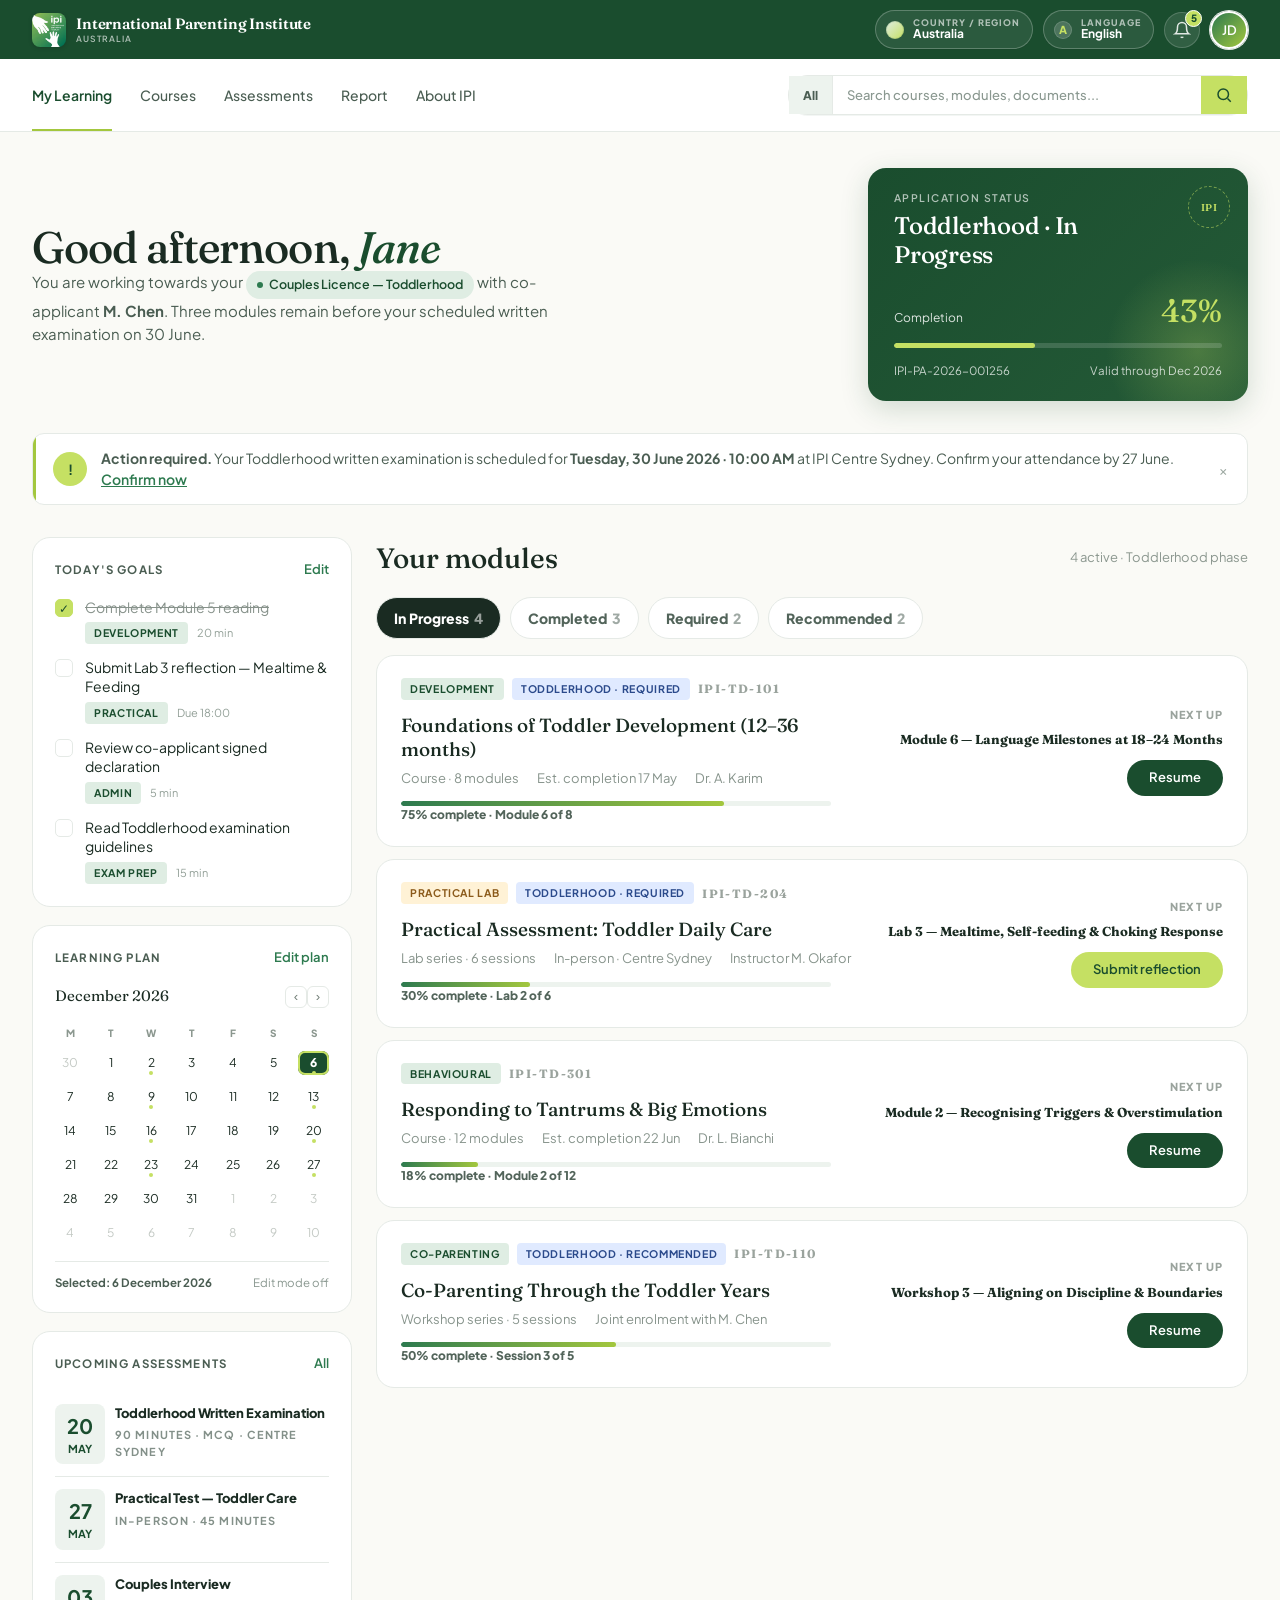
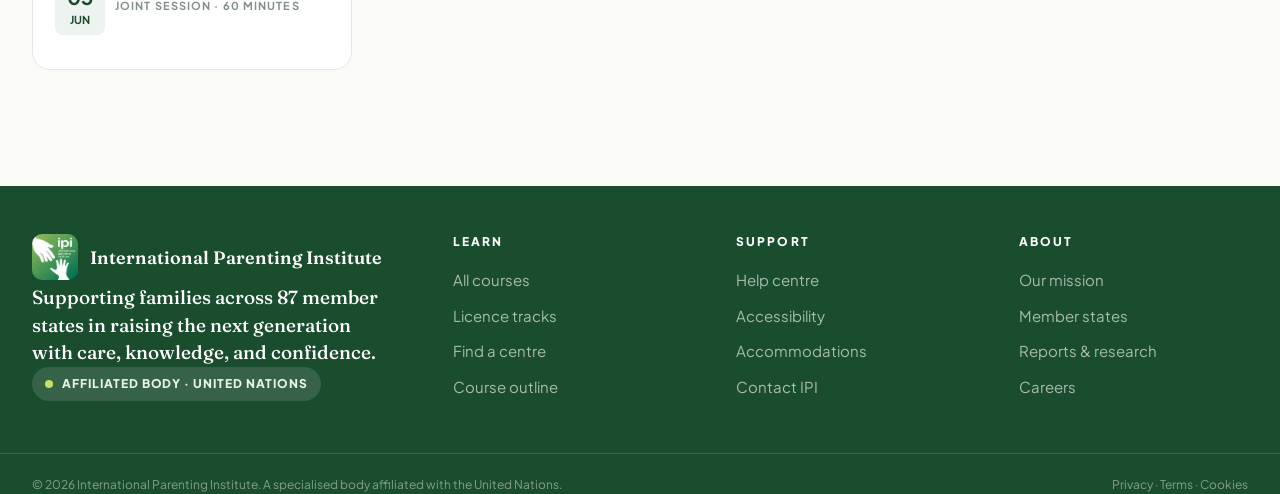
==== index.html @ fa8b6ec0 "no UN" ====
<!DOCTYPE html>
<html lang="en">
<head>
<meta charset="UTF-8">
<meta name="viewport" content="width=device-width, initial-scale=1.0">
<title>IPI Learning Portal — Your Path to Parenthood</title>
<link rel="preconnect" href="https://fonts.googleapis.com">
<link rel="preconnect" href="https://fonts.gstatic.com" crossorigin>
<link href="https://fonts.googleapis.com/css2?family=Fraunces:opsz,wght@9..144,400;9..144,500;9..144,600;9..144,700&family=Plus+Jakarta+Sans:wght@400;500;600;700&display=swap" rel="stylesheet">
<link rel="stylesheet" href="styles.css">
</head>
<body>

<!-- UN STRIP -->
<div class="un-strip"><div class="un-strip-inner"><div class="left"><a href="index.html" class="logo strip-logo" style="text-decoration:none;"><div class="logo-mark"><img src="ipi_logo.png" alt="IPI"></div><div class="logo-text">International Parenting Institute<small>Australia</small></div></a></div><div class="right"><div class="nav-actions"><div class="region-selector" data-region-selector><button class="region-button" type="button" aria-haspopup="true" aria-expanded="false" data-region-toggle><span class="region-copy"><span class="region-kicker">Country / Region</span><strong data-region-label>Australia</strong></span></button><div class="region-menu" role="menu" data-region-menu></div></div><div class="language-selector" data-language-selector><button class="language-button" type="button" aria-haspopup="true" aria-expanded="false" data-language-toggle><span class="language-copy"><span class="language-kicker">Language</span><strong data-language-label>English</strong></span></button><div class="language-menu" role="menu" data-language-menu></div></div><div class="notification-selector" data-notification-selector><button class="icon-btn notification-toggle" type="button" aria-haspopup="true" aria-expanded="false" aria-label="Open reminders" data-notification-toggle><svg width="18" height="18" viewBox="0 0 24 24" fill="none" stroke="currentColor" stroke-width="2"><path d="M6 8a6 6 0 0 1 12 0c0 7 3 9 3 9H3s3-2 3-9"/><path d="M10.3 21a1.94 1.94 0 0 0 3.4 0"/></svg><span class="badge" data-notification-badge></span></button><div class="notification-menu" data-notification-menu></div></div><div class="profile-selector" data-profile-selector><button class="avatar" type="button" aria-haspopup="true" aria-expanded="false" data-profile-toggle>JD</button><div class="profile-menu" data-profile-menu></div></div></div></div></div></div>
<nav class="nav"><div class="nav-inner"><div class="nav-links"><a href="index.html" data-nav-label="myLearning" class="active">My Learning</a><a href="courses.html" data-nav-label="courses">Courses</a><a href="assessment.html" data-nav-label="assessments">Assessments</a><a href="report.html" data-nav-label="report">Report</a><a href="about.html" data-nav-label="about">About IPI</a></div><form class="strip-search" data-site-search role="search" autocomplete="off"><button class="search-scope" type="button">All</button><input class="search-input" type="search" aria-label="Search courses, modules, documents" placeholder="Search courses, modules, documents..."><button class="search-submit" type="submit" aria-label="Search"><svg width="18" height="18" viewBox="0 0 24 24" fill="none" stroke="currentColor" stroke-width="2"><circle cx="11" cy="11" r="7"/><path d="m21 21-4.3-4.3"/></svg></button><div class="search-results" data-search-results aria-live="polite"></div></form></div></nav>
<div class="main">

  <!-- GREETING -->
  <div class="greeting-row">
    <div class="greeting-text">
      <h1>Good afternoon, <span class="name">Jane</span></h1>
      <p class="sub">
        You are working towards your
        <span class="track">Couples Licence — Toddlerhood</span>
        with co-applicant <strong>M. Chen</strong>. Three modules remain before your scheduled written examination on 30 May.
      </p>
    </div>
    <div class="license-card">
      <div class="seal">IPI</div>
      <div class="label">Application status</div>
      <div class="tier">Toddlerhood · In Progress</div>
      <div class="progress-meta">
        <span>Completion</span>
        <strong>43%</strong>
      </div>
      <div class="progress-bar"><div class="progress-fill"></div></div>
      <div class="meta-row">
        <span>IPI-PA-2026-001256</span>
        <span>Valid through Dec 2026</span>
      </div>
    </div>
  </div>

  <!-- ALERT -->
  <div class="alert">
    <div class="alert-icon">!</div>
    <div class="alert-content">
      <strong>Action required.</strong> Your Toddlerhood written examination is scheduled for <strong>Tuesday, 30 June 2026 · 10:00 AM</strong> at IPI Centre Sydney. Confirm your attendance by 27 June. <a href="assessment.html">Confirm now</a>
    </div>
    <div class="alert-dismiss">×</div>
  </div>

  <!-- DASHBOARD -->
  <div class="dashboard">

    <!-- SIDEBAR -->
    <aside>

      <!-- TODAY'S GOALS -->
      <div class="card">
        <div class="card-header">
          <div class="card-title">Today's Goals</div>
          <a href="https://learn.ipi.int/me/goals" class="card-link">Edit</a>
        </div>
        <div class="goal-list">
          <div class="goal-item" role="button" tabindex="0" aria-pressed="true" data-task-id="module-reading">
            <div class="goal-check done"></div>
            <div class="goal-content">
              <div class="goal-text done">Complete Module 5 reading</div>
              <div class="goal-meta"><span class="tag">Development</span><span>20 min</span></div>
            </div>
          </div>
          <div class="goal-item" role="button" tabindex="0" aria-pressed="false" data-task-id="lab3-reflection">
            <div class="goal-check"></div>
            <div class="goal-content">
              <div class="goal-text">Submit Lab 3 reflection — Mealtime &amp; Feeding</div>
              <div class="goal-meta"><span class="tag">Practical</span><span>Due 18:00</span></div>
            </div>
          </div>
          <div class="goal-item" role="button" tabindex="0" aria-pressed="false" data-task-id="coapplicant-declaration">
            <div class="goal-check"></div>
            <div class="goal-content">
              <div class="goal-text">Review co-applicant signed declaration</div>
              <div class="goal-meta"><span class="tag">Admin</span><span>5 min</span></div>
            </div>
          </div>
          <div class="goal-item" role="button" tabindex="0" aria-pressed="false" data-task-id="exam-guidelines">
            <div class="goal-check"></div>
            <div class="goal-content">
              <div class="goal-text">Read Toddlerhood examination guidelines</div>
              <div class="goal-meta"><span class="tag">Exam prep</span><span>15 min</span></div>
            </div>
          </div>
        </div>
      </div>

      <!-- LEARNING PLAN / CALENDAR -->
      <div class="card learning-plan-card">
        <div class="card-header">
          <div class="card-title">Learning Plan</div>
          <a href="#" class="card-link plan-edit">Edit plan</a>
        </div>
        <div class="cal-head">
          <div class="cal-month">May 2026</div>
          <div class="cal-nav">
            <button>‹</button><button>›</button>
          </div>
        </div>
        <div class="cal-grid">
          <div class="cal-day-name">M</div>
          <div class="cal-day-name">T</div>
          <div class="cal-day-name">W</div>
          <div class="cal-day-name">T</div>
          <div class="cal-day-name">F</div>
          <div class="cal-day-name">S</div>
          <div class="cal-day-name">S</div>

          <div class="cal-day muted" role="button" tabindex="0" data-date="29 Apr 2026">29</div>
          <div class="cal-day muted" role="button" tabindex="0" data-date="30 Apr 2026">30</div>
          <div class="cal-day" role="button" tabindex="0" data-date="1 May 2026">1</div>
          <div class="cal-day scheduled" role="button" tabindex="0" data-date="2 May 2026">2</div>
          <div class="cal-day" role="button" tabindex="0" data-date="3 May 2026">3</div>
          <div class="cal-day" role="button" tabindex="0" data-date="4 May 2026">4</div>
          <div class="cal-day" role="button" tabindex="0" data-date="5 May 2026">5</div>

          <div class="cal-day scheduled" role="button" tabindex="0" data-date="6 May 2026">6</div>
          <div class="cal-day" role="button" tabindex="0" data-date="7 May 2026">7</div>
          <div class="cal-day" role="button" tabindex="0" data-date="8 May 2026">8</div>
          <div class="cal-day scheduled" role="button" tabindex="0" data-date="9 May 2026">9</div>
          <div class="cal-day" role="button" tabindex="0" data-date="10 May 2026">10</div>
          <div class="cal-day" role="button" tabindex="0" data-date="11 May 2026">11</div>
          <div class="cal-day" role="button" tabindex="0" data-date="12 May 2026">12</div>

          <div class="cal-day scheduled" role="button" tabindex="0" data-date="13 May 2026">13</div>
          <div class="cal-day scheduled" role="button" tabindex="0" data-date="14 May 2026">14</div>
          <div class="cal-day" role="button" tabindex="0" data-date="15 May 2026">15</div>
          <div class="cal-day scheduled" role="button" tabindex="0" data-date="16 May 2026">16</div>
          <div class="cal-day" role="button" tabindex="0" data-date="17 May 2026">17</div>
          <div class="cal-day" role="button" tabindex="0" data-date="18 May 2026">18</div>
          <div class="cal-day" role="button" tabindex="0" data-date="19 May 2026">19</div>

          <div class="cal-day scheduled" role="button" tabindex="0" data-date="20 May 2026">20</div>
          <div class="cal-day" role="button" tabindex="0" data-date="21 May 2026">21</div>
          <div class="cal-day" role="button" tabindex="0" data-date="22 May 2026">22</div>
          <div class="cal-day scheduled" role="button" tabindex="0" data-date="23 May 2026">23</div>
          <div class="cal-day" role="button" tabindex="0" data-date="24 May 2026">24</div>
          <div class="cal-day" role="button" tabindex="0" data-date="25 May 2026">25</div>
          <div class="cal-day" role="button" tabindex="0" data-date="26 May 2026">26</div>

          <div class="cal-day scheduled" role="button" tabindex="0" data-date="27 May 2026">27</div>
          <div class="cal-day" role="button" tabindex="0" data-date="28 May 2026">28</div>
          <div class="cal-day" role="button" tabindex="0" data-date="29 May 2026">29</div>
          <div class="cal-day today scheduled selected" role="button" tabindex="0" data-date="30 June 2026">30</div>
          <div class="cal-day" role="button" tabindex="0" data-date="31 May 2026">31</div>
          <div class="cal-day muted" role="button" tabindex="0" data-date="1 Jun 2026">1</div>
          <div class="cal-day muted" role="button" tabindex="0" data-date="2 Jun 2026">2</div>
        </div>
        <div class="plan-summary">
          <span class="plan-selected-date">Selected: 30 June 2026</span>
          <span class="plan-edit-hint">Edit mode off</span>
        </div>
      </div>

      <!-- UPCOMING ASSESSMENTS -->
      <div class="card">
        <div class="card-header">
          <div class="card-title">Upcoming Assessments</div>
          <a href="assessment.html" class="card-link">All</a>
        </div>
        <div class="assessment-row">
          <div class="assessment-date"><div class="day">20</div><div class="month">May</div></div>
          <div class="assessment-info">
            <div class="name">Toddlerhood Written Examination</div>
            <div class="type">90 minutes · MCQ · Centre Sydney</div>
          </div>
        </div>
        <div class="assessment-row">
          <div class="assessment-date"><div class="day">27</div><div class="month">May</div></div>
          <div class="assessment-info">
            <div class="name">Practical Test — Toddler Care</div>
            <div class="type">In-person · 45 minutes</div>
          </div>
        </div>
        <div class="assessment-row">
          <div class="assessment-date"><div class="day">03</div><div class="month">Jun</div></div>
          <div class="assessment-info">
            <div class="name">Couples Interview</div>
            <div class="type">Joint session · 60 minutes</div>
          </div>
        </div>
      </div>

    </aside>

    <!-- COURSE LIST -->
    <main>
      <div class="section-head">
        <h2>Your modules</h2>
        <div class="meta">4 active · Toddlerhood phase</div>
      </div>

      <div class="tabs" role="tablist" aria-label="Module filters">
        <button class="tab active" type="button" data-filter="progress">In Progress<span class="count">4</span></button>
        <button class="tab" type="button" data-filter="completed">Completed<span class="count">3</span></button>
        <button class="tab" type="button" data-filter="required">Required<span class="count">2</span></button>
        <button class="tab" type="button" data-filter="recommended">Recommended<span class="count">2</span></button>
      </div>

      <!-- CARD 1 -->
      <div class="course-card module-card" data-status="progress required" data-phase="toddlerhood">
        <div>
          <div class="course-meta">
            <span class="course-tag">Development</span>
            <span class="course-tag tier-2">Toddlerhood · Required</span>
            <span class="course-code">IPI-TD-101</span>
          </div>
          <div class="course-title">Foundations of Toddler Development (12–36 months)</div>
          <div class="course-stats">
            <span>Course · 8 modules</span>
            <span>Est. completion 17 May</span>
            <span>Dr. A. Karim</span>
          </div>
          <div class="course-progress-wrap">
            <div class="course-progress"><div class="fill" style="width: 75%"></div></div>
            <div class="course-progress-label">75% complete · Module 6 of 8</div>
          </div>
        </div>
        <div class="course-action">
          <div class="next-item">Next up<strong>Module 6 — Language Milestones at 18–24 Months</strong></div>
          <a href="course_resume.html?course=IPI-TD-101" class="btn btn-primary">Resume</a>
        </div>
      </div>

      <!-- CARD 2 -->
      <div class="course-card module-card" data-status="progress required" data-phase="toddlerhood">
        <div>
          <div class="course-meta">
            <span class="course-tag practical">Practical Lab</span>
            <span class="course-tag tier-2">Toddlerhood · Required</span>
            <span class="course-code">IPI-TD-204</span>
          </div>
          <div class="course-title">Practical Assessment: Toddler Daily Care</div>
          <div class="course-stats">
            <span>Lab series · 6 sessions</span>
            <span>In-person · Centre Sydney</span>
            <span>Instructor M. Okafor</span>
          </div>
          <div class="course-progress-wrap">
            <div class="course-progress"><div class="fill" style="width: 30%"></div></div>
            <div class="course-progress-label">30% complete · Lab 2 of 6</div>
          </div>
        </div>
        <div class="course-action">
          <div class="next-item">Next up<strong>Lab 3 — Mealtime, Self-feeding &amp; Choking Response</strong></div>
          <a href="submission.html" class="btn btn-accent">Submit reflection</a>
        </div>
      </div>

      <!-- CARD 3 -->
      <div class="course-card module-card" data-status="progress recommended" data-phase="toddlerhood">
        <div>
          <div class="course-meta">
            <span class="course-tag">Behavioural</span>
            <span class="course-code">IPI-TD-301</span>
          </div>
          <div class="course-title">Responding to Tantrums &amp; Big Emotions</div>
          <div class="course-stats">
            <span>Course · 12 modules</span>
            <span>Est. completion 22 Jun</span>
            <span>Dr. L. Bianchi</span>
          </div>
          <div class="course-progress-wrap">
            <div class="course-progress"><div class="fill" style="width: 18%"></div></div>
            <div class="course-progress-label">18% complete · Module 2 of 12</div>
          </div>
        </div>
        <div class="course-action">
          <div class="next-item">Next up<strong>Module 2 — Recognising Triggers &amp; Overstimulation</strong></div>
          <a href="course_resume.html?course=IPI-TD-301" class="btn btn-primary">Resume</a>
        </div>
      </div>

      <!-- CARD 4 -->
      <div class="course-card module-card" data-status="progress recommended" data-phase="toddlerhood">
        <div>
          <div class="course-meta">
            <span class="course-tag">Co-parenting</span>
            <span class="course-tag tier-2">Toddlerhood · Recommended</span>
            <span class="course-code">IPI-TD-110</span>
          </div>
          <div class="course-title">Co-Parenting Through the Toddler Years</div>
          <div class="course-stats">
            <span>Workshop series · 5 sessions</span>
            <span>Joint enrolment with M. Chen</span>
          </div>
          <div class="course-progress-wrap">
            <div class="course-progress"><div class="fill" style="width: 50%"></div></div>
            <div class="course-progress-label">50% complete · Session 3 of 5</div>
          </div>
        </div>
        <div class="course-action">
          <div class="next-item">Next up<strong>Workshop 3 — Aligning on Discipline &amp; Boundaries</strong></div>
          <a href="course_resume.html?course=IPI-TD-110" class="btn btn-primary">Resume</a>
        </div>
      </div>

      <div class="course-card module-card is-complete" data-status="completed" data-phase="infancy" hidden>
        <div>
          <div class="course-meta">
            <span class="course-tag">Infancy</span>
            <span class="course-tag tier-2">Completed</span>
            <span class="course-code">IPI-IN-101</span>
          </div>
          <div class="course-title">Infant Safety, Attachment &amp; Sleep Foundations</div>
          <div class="course-stats">
            <span>0-12 months</span>
            <span>Completed 14 Feb 2026</span>
            <span>Review only</span>
          </div>
          <div class="course-progress-wrap">
            <div class="course-progress"><div class="fill" style="width: 100%"></div></div>
            <div class="course-progress-label">100% complete · Infancy phase completed</div>
          </div>
        </div>
        <div class="course-action">
          <div class="next-item">Status<strong>Completed phase material</strong></div>
          <a href="course_review.html?course=IPI-IN-101" class="btn btn-ghost">Review</a>
        </div>
      </div>

      <div class="course-card module-card is-complete" data-status="completed" data-phase="infancy" hidden>
        <div>
          <div class="course-meta">
            <span class="course-tag">Infancy</span>
            <span class="course-tag tier-2">Completed</span>
            <span class="course-code">IPI-IN-120</span>
          </div>
          <div class="course-title">Feeding, Hygiene &amp; Health Checks</div>
          <div class="course-stats">
            <span>0-12 months</span>
            <span>Completed 28 Feb 2026</span>
            <span>Review only</span>
          </div>
          <div class="course-progress-wrap">
            <div class="course-progress"><div class="fill" style="width: 100%"></div></div>
            <div class="course-progress-label">100% complete · Infancy phase completed</div>
          </div>
        </div>
        <div class="course-action">
          <div class="next-item">Status<strong>Completed phase material</strong></div>
          <a href="course_review.html?course=IPI-IN-120" class="btn btn-ghost">Review</a>
        </div>
      </div>

      <div class="course-card module-card is-complete" data-status="completed" data-phase="infancy" hidden>
        <div>
          <div class="course-meta">
            <span class="course-tag practical">Practical Lab</span>
            <span class="course-tag tier-2">Completed</span>
            <span class="course-code">IPI-IN-204</span>
          </div>
          <div class="course-title">Infant Emergency Response Lab</div>
          <div class="course-stats">
            <span>Practical lab</span>
            <span>Completed 08 Mar 2026</span>
            <span>Certificate recorded</span>
          </div>
          <div class="course-progress-wrap">
            <div class="course-progress"><div class="fill" style="width: 100%"></div></div>
            <div class="course-progress-label">100% complete · Infancy phase completed</div>
          </div>
        </div>
        <div class="course-action">
          <div class="next-item">Status<strong>Completed practical</strong></div>
          <a href="course_review.html?course=IPI-IN-204" class="btn btn-ghost">Review</a>
        </div>
      </div>
    </main>

  </div>
</div>

<!-- FOOTER -->
<footer>
  <div class="footer-inner">
    <div class="footer-brand">
      <div style="display:flex; align-items:center; gap:12px; margin-bottom:4px;">
        <div class="logo-mark"><img src="ipi_logo.png" alt="IPI"></div>
        <div style="font-family:'Fraunces',serif; font-size:18px; font-weight:600; color:white;">International Parenting Institute</div>
      </div>
      <p class="tagline">Supporting families across 87 member states in raising the next generation with care, knowledge, and confidence.</p>
      <div class="un-badge">
        <span style="width:8px; height:8px; border-radius:50%; background:var(--accent); display:inline-block;"></span>
        Affiliated body · United Nations
      </div>
    </div>
    <div>
      <h5>Learn</h5>
      <a href="courses.html">All courses</a>
      <a href="https://ipi.int/licence">Licence tracks</a>
      <a href="https://ipi.int/centres">Find a centre</a>
      <a href="courses.html#toddlerhood">Course outline</a>
    </div>
    <div>
      <h5>Support</h5>
      <a href="https://ipi.int/help">Help centre</a>
      <a href="https://ipi.int/accessibility">Accessibility</a>
      <a href="https://ipi.int/accommodations">Accommodations</a>
      <a href="https://ipi.int/contact">Contact IPI</a>
    </div>
    <div>
      <h5>About</h5>
      <a href="https://ipi.int/about/mission">Our mission</a>
      <a href="https://ipi.int/about/member-states">Member states</a>
      <a href="https://ipi.int/research">Reports &amp; research</a>
      <a href="https://ipi.int/careers">Careers</a>
    </div>
  </div>
  <div class="footer-meta">
    <span>© 2026 International Parenting Institute. A specialised body affiliated with the United Nations.</span>
    <span>Privacy · Terms · Cookies</span>
  </div>
</footer>

<script src="dynamic-time.js?v=2"></script>
<script src="region.js"></script>
<script src="profile.js"></script>
<script src="search.js"></script>
<script src="notifications.js"></script>
<script src="report-status.js"></script>
<script src="document-status.js"></script>
<script>
  document.querySelectorAll(".goal-item").forEach((item) => {
    const toggleGoal = () => {
      const isDone = item.getAttribute("aria-pressed") === "true";
      item.setAttribute("aria-pressed", String(!isDone));
      item.querySelector(".goal-check")?.classList.toggle("done", !isDone);
      item.querySelector(".goal-text")?.classList.toggle("done", !isDone);
    };

    item.addEventListener("click", toggleGoal);
    item.addEventListener("keydown", (event) => {
      if (event.key === "Enter" || event.key === " ") {
        event.preventDefault();
        toggleGoal();
      }
    });
  });

  const learningPlan = document.querySelector(".learning-plan-card");
  if (learningPlan) {
    const editPlan = learningPlan.querySelector(".plan-edit");
    const selectedDate = learningPlan.querySelector(".plan-selected-date");
    const editHint = learningPlan.querySelector(".plan-edit-hint");
    const days = learningPlan.querySelectorAll(".cal-day");

    const selectDay = (day) => {
      days.forEach((item) => item.classList.remove("selected"));
      day.classList.add("selected");
      selectedDate.textContent = `Selected: ${day.dataset.date}`;
    };

    days.forEach((day) => {
      const choose = () => {
        selectDay(day);
        if (learningPlan.classList.contains("editing")) {
          day.classList.toggle("scheduled");
          editHint.textContent = day.classList.contains("scheduled")
            ? "Plan added for selected date"
            : "Plan removed for selected date";
        }
      };

      day.addEventListener("click", choose);
      day.addEventListener("keydown", (event) => {
        if (event.key === "Enter" || event.key === " ") {
          event.preventDefault();
          choose();
        }
      });
    });

    editPlan.addEventListener("click", (event) => {
      event.preventDefault();
      const isEditing = learningPlan.classList.toggle("editing");
      editPlan.textContent = isEditing ? "Save plan" : "Edit plan";
      editHint.textContent = isEditing
        ? "Editing: click dates to add or remove plans"
        : "Edit mode off";
    });
  }

  const moduleTabs = document.querySelectorAll(".tabs .tab");
  const moduleCards = document.querySelectorAll(".module-card");
  const moduleMeta = document.querySelector(".section-head .meta");
  const moduleSummaries = {
    progress: "4 active · Toddlerhood phase",
    completed: "3 completed · Infancy review",
    required: "2 required · Toddlerhood assessment",
    recommended: "2 recommended · Toddlerhood support"
  };

  moduleTabs.forEach((tab) => {
    tab.addEventListener("click", () => {
      const filter = tab.dataset.filter;
      moduleTabs.forEach((item) => item.classList.toggle("active", item === tab));
      moduleCards.forEach((card) => {
        const matches = card.dataset.status.split(" ").includes(filter);
        card.hidden = !matches;
      });
      if (moduleMeta) moduleMeta.textContent = moduleSummaries[filter];
    });
  });
</script>
</body>
</html>
---- styles.css ----
:root {
  --bg: #FAFAF6;
  --surface: #FFFFFF;
  --primary-deep: #1A4D2E;
  --primary: #2D7A4F;
  --primary-soft: #DFEDE3;
  --accent: #C5E063;
  --accent-dark: #A3C73E;
  --text: #1A2B22;
  --text-secondary: #4A5D52;
  --text-muted: #8A9890;
  --border: #E5EAE6;
  --bg-soft: #EDF3EE;
  --radius: 12px;
  --radius-lg: 18px;
  --ink: var(--text);
  --muted: var(--text-muted);
  --green: var(--primary-deep);
  --green-2: var(--primary);
  --line: var(--border);
  --paper: var(--bg);
  --card: var(--surface);
  --soft: var(--bg-soft);
  --blue: #E0EAFF;
  --gold: #FFF2D6;
  --shadow: 0 8px 28px rgba(26, 77, 46, 0.18);
}

* { margin: 0; padding: 0; box-sizing: border-box; }
body {
  margin: 0;
  color: var(--text);
  background: var(--bg);
  font-family: "Plus Jakarta Sans", system-ui, -apple-system, BlinkMacSystemFont, "Segoe UI", sans-serif;
  font-size: 15px;
  line-height: 1.5;
  -webkit-font-smoothing: antialiased;
}
a { color: inherit; }
.un-strip { background: var(--primary-deep); color: rgba(255,255,255,.85); font-size: 11.5px; padding: 10px 0; letter-spacing: .04em; }
.un-strip-inner, .nav-inner, .main, .footer-inner, .footer-meta {
  max-width: 1280px;
  width: 100%;
  margin: 0 auto;
  padding-left: 32px;
  padding-right: 32px;
}
.un-strip-inner { display: flex; align-items: center; justify-content: space-between; gap: 18px; }
.un-strip .left { display: flex; align-items: center; gap: 10px; }
.un-strip .right { display: flex; align-items: center; justify-content: flex-end; gap: 12px; }
.un-strip .nav-actions { gap: 10px; }
.un-emblem { width: 14px; height: 14px; border-radius: 50%; background: rgba(255,255,255,.85); display: inline-block; }
.un-strip a { text-decoration: none; color: rgba(255,255,255,.70); }
.strip-logo { min-width: 0; flex: 0 1 auto; gap: 10px; }
.strip-logo .logo-mark { width: 34px; height: 34px; border-radius: 8px; box-shadow: 0 1px 4px rgba(0,0,0,.16); }
.strip-logo .logo-text { color: #fff; font-size: 15px; }
.strip-logo .logo-text small { color: rgba(255,255,255,.66); font-size: 8.5px; }

.nav { background: var(--surface); border-bottom: 1px solid var(--border); position: sticky; top: 0; z-index: 50; }
.nav-inner { min-height: auto; display: flex; align-items: center; justify-content: space-between; gap: 28px; padding-top: 16px; padding-bottom: 16px; }
.logo { display: flex; align-items: center; gap: 12px; min-width: 315px; flex: 0 0 315px; }
.logo-mark { width: 46px; height: 46px; border-radius: 10px; overflow: hidden; flex: 0 0 auto; box-shadow: 0 1px 3px rgba(26, 77, 46, .15); }
.logo-mark img { width: 100%; height: 100%; object-fit: cover; display: block; }
.logo-text { font-family: Fraunces, Georgia, serif; font-size: 17px; font-weight: 600; line-height: 1.15; letter-spacing: -.01em; color: var(--text); white-space: nowrap; }
.logo-text small { display: block; margin-top: 2px; color: var(--text-muted); font: 600 9.5px/1.1 "Plus Jakarta Sans"; letter-spacing: .1em; text-transform: uppercase; white-space: nowrap; }
.un-strip .strip-logo { min-width: 0; flex: 0 1 auto; gap: 10px; }
.un-strip .strip-logo .logo-mark { width: 34px; height: 34px; border-radius: 8px; box-shadow: 0 1px 4px rgba(0,0,0,.16); }
.un-strip .strip-logo .logo-text { color: #fff; font-size: 15px; }
.un-strip .strip-logo .logo-text small { color: rgba(255,255,255,.66); font-size: 8.5px; }
.strip-search { position: relative; min-width: 280px; max-width: 460px; flex: 0 1 460px; margin-left: auto; height: 40px; display: grid; grid-template-columns: auto 1fr 46px; align-items: center; border-radius: 999px; background: var(--surface); border: 1px solid var(--border); box-shadow: 0 1px 0 rgba(26,77,46,.05); }
.search-scope { height: 100%; border: 0; border-right: 1px solid var(--border); background: var(--bg-soft); color: var(--text-secondary); padding: 0 14px; font: 800 12px "Plus Jakarta Sans"; cursor: pointer; }
.search-input { min-width: 0; width: 100%; height: 100%; border: 0; outline: 0; background: transparent; color: var(--text); font: 600 13px "Plus Jakarta Sans"; padding: 0 14px; letter-spacing: 0; }
.search-input::placeholder { color: var(--text-muted); font-weight: 500; }
.search-submit { height: 100%; border: 0; background: var(--accent); color: var(--primary-deep); display: grid; place-items: center; cursor: pointer; }
.strip-search:focus-within { border-color: var(--accent-dark); box-shadow: 0 0 0 3px rgba(197,224,99,.22); }
.search-results { position: absolute; top: calc(100% + 9px); left: 0; right: 0; z-index: 120; display: none; gap: 4px; padding: 8px; background: var(--surface); border: 1px solid var(--border); border-radius: var(--radius); box-shadow: var(--shadow); }
.strip-search.open .search-results { display: grid; }
.search-result { display: grid; gap: 2px; padding: 10px 11px; border-radius: 9px; text-decoration: none; color: var(--text); }
.search-result:hover, .search-result:focus { background: var(--primary-soft); outline: none; }
.search-result strong { font-size: 13px; line-height: 1.25; }
.search-result span { color: var(--text-muted); font-size: 11px; font-weight: 700; letter-spacing: .08em; text-transform: uppercase; }
.search-empty { padding: 10px 11px; color: var(--text-muted); font-size: 12.5px; }
.nav-links { display: flex; align-items: center; justify-content: flex-start; gap: 28px; flex: 0 0 auto; font-size: 14px; }
.nav-links a { text-decoration: none; color: var(--text-secondary); padding: 6px 0; border-bottom: 0; position: relative; white-space: nowrap; font-weight: 500; }
.nav-links a.active { color: var(--primary-deep); font-weight: 600; }
.nav-links a.active::after { content: ""; position: absolute; bottom: -19px; left: 0; right: 0; height: 2px; background: var(--accent-dark); }
.nav-actions { display: flex; align-items: center; gap: 12px; }
.nav-search { width: 220px; border: 1px solid var(--border); border-radius: 999px; display: flex; align-items: center; gap: 8px; padding: 9px 14px; color: var(--text-muted); font-size: 13px; background: var(--bg); }
.region-selector { position: relative; }
.region-button, .language-button { min-height: 38px; border: 1px solid rgba(255,255,255,.24); border-radius: 999px; background: rgba(255,255,255,.08); color: #fff; display: inline-flex; align-items: center; gap: 9px; padding: 7px 12px 7px 10px; font-family: inherit; cursor: pointer; box-shadow: 0 1px 0 rgba(0,0,0,.08); }
.region-button::before { content: ""; width: 18px; height: 18px; border-radius: 50%; background: linear-gradient(135deg, var(--primary-soft), var(--accent)); box-shadow: inset 0 0 0 1px rgba(26,77,46,.14); flex: 0 0 auto; }
.language-button::before { content: "A"; width: 18px; height: 18px; border-radius: 50%; background: rgba(255,255,255,.16); color: var(--accent); display: grid; place-items: center; font-size: 11px; font-weight: 900; box-shadow: inset 0 0 0 1px rgba(255,255,255,.16); flex: 0 0 auto; }
.region-copy, .language-copy { display: grid; gap: 1px; text-align: left; line-height: 1.05; }
.region-kicker, .language-kicker { color: rgba(255,255,255,.62); font-size: 9px; font-weight: 800; letter-spacing: .11em; text-transform: uppercase; }
.region-copy strong, .language-copy strong { color: #fff; font-size: 12px; white-space: nowrap; }
.region-button:hover, .region-selector.open .region-button, .language-button:hover, .language-selector.open .language-button { border-color: rgba(197,224,99,.7); background: rgba(255,255,255,.14); }
.region-menu { position: absolute; top: calc(100% + 10px); right: 0; width: 320px; background: var(--surface); border: 1px solid var(--border); border-radius: var(--radius); box-shadow: var(--shadow); padding: 10px; z-index: 90; display: none; }
.region-selector.open .region-menu { display: grid; gap: 8px; }
.language-selector { position: relative; }
.language-menu { position: absolute; top: calc(100% + 10px); right: 0; width: 420px; background: var(--surface); border: 1px solid var(--border); border-radius: var(--radius); box-shadow: var(--shadow); padding: 10px; z-index: 90; display: none; }
.language-selector.open .language-menu { display: grid; gap: 8px; }
.region-search, .language-search { width: 100%; border: 1px solid var(--border); border-radius: 999px; padding: 10px 13px; font: 600 12px "Plus Jakarta Sans"; color: var(--text); background: var(--bg); }
.region-list { max-height: 360px; overflow-y: auto; display: grid; gap: 4px; padding-right: 2px; scrollbar-color: var(--accent-dark) var(--bg-soft); }
.language-list { display: grid; grid-template-columns: repeat(2, minmax(0, 1fr)); gap: 4px; }
.language-list-scroll { max-height: 260px; overflow-y: auto; padding-right: 2px; scrollbar-color: var(--accent-dark) var(--bg-soft); }
.language-section-title { color: var(--text-muted); font-size: 10px; font-weight: 900; letter-spacing: .12em; text-transform: uppercase; padding: 5px 4px 1px; }
.region-option, .language-option { width: 100%; border: 0; text-decoration: none; border-radius: 9px; padding: 10px 11px; display: grid; grid-template-columns: 1fr auto; gap: 8px; align-items: center; color: var(--text-secondary); background: transparent; font-family: inherit; text-align: left; cursor: pointer; }
.language-option { grid-template-columns: 1fr; align-content: center; min-height: 58px; }
.region-option:hover, .region-option[aria-current="true"], .language-option:hover, .language-option[aria-current="true"] { background: var(--primary-soft); color: var(--primary-deep); }
.region-option strong, .language-option strong { font-size: 13px; color: inherit; }
.region-option span, .language-option span { color: var(--text-muted); font-size: 11px; line-height: 1.25; }
.region-option[aria-current="true"]::after { content: "Current"; color: var(--primary-deep); font-size: 10px; font-weight: 800; letter-spacing: .08em; text-transform: uppercase; }
.language-option[aria-current="true"]::after { content: "Current"; color: var(--primary-deep); font-size: 10px; font-weight: 800; letter-spacing: .08em; text-transform: uppercase; }
.profile-selector { position: relative; }
.notification-selector { position: relative; }
.icon-btn, .avatar { width: 36px; height: 36px; border-radius: 50%; display: grid; place-items: center; background: rgba(255,255,255,.1); position: relative; color: rgba(255,255,255,.86); border: 1px solid rgba(255,255,255,.18); }
.notification-toggle { cursor: pointer; font-family: inherit; }
.badge { position: absolute; top: -3px; right: -3px; min-width: 17px; height: 17px; padding: 0 4px; border-radius: 999px; background: var(--accent); border: 1.5px solid #fff; color: var(--primary-deep); display: grid; place-items: center; font-size: 10px; line-height: 1; font-weight: 900; }
.badge:empty, .badge[hidden] { display: none; }
.notification-menu { position: absolute; top: calc(100% + 10px); right: -50px; width: 360px; background: var(--surface); border: 1px solid var(--border); border-radius: var(--radius); box-shadow: var(--shadow); padding: 10px; z-index: 95; display: none; color: var(--text); }
.notification-selector.open .notification-menu { display: grid; gap: 8px; }
.notification-head { display: flex; align-items: baseline; justify-content: space-between; gap: 12px; padding: 4px 4px 8px; border-bottom: 1px solid var(--border); }
.notification-head strong { color: var(--text); font-size: 14px; }
.notification-head span { color: var(--text-muted); font-size: 11px; font-weight: 800; text-transform: uppercase; letter-spacing: .08em; }
.notification-item { display: grid; grid-template-columns: 1fr auto; gap: 10px; align-items: center; padding: 8px; border-radius: 10px; }
.notification-item:hover { background: var(--bg-soft); }
.notification-link { display: grid; gap: 2px; text-decoration: none; min-width: 0; }
.notification-link span { color: var(--primary-deep); font-size: 10px; font-weight: 900; letter-spacing: .1em; text-transform: uppercase; }
.notification-link strong { color: var(--text); font-size: 13px; line-height: 1.25; }
.notification-link small { color: var(--text-muted); font-size: 11.5px; line-height: 1.35; }
.notification-done { border: 1px solid var(--border); background: var(--surface); color: var(--primary-deep); border-radius: 999px; padding: 7px 10px; font: 800 11px "Plus Jakarta Sans"; cursor: pointer; }
.notification-done:hover { background: var(--accent); border-color: var(--accent); }
.notification-empty { padding: 12px 8px; color: var(--text-muted); font-size: 12.5px; }
.avatar { width: 38px; height: 38px; background: linear-gradient(135deg, var(--primary), var(--accent-dark)); color: #fff; font-weight: 600; border: 2px solid #fff; box-shadow: 0 0 0 1px var(--border); font-size: 13px; font-family: inherit; cursor: pointer; }
.avatar:hover, .profile-selector.open .avatar { box-shadow: 0 0 0 2px var(--accent-dark); }
.profile-menu { position: absolute; top: calc(100% + 10px); right: 0; width: 292px; background: var(--surface); border: 1px solid var(--border); border-radius: var(--radius); box-shadow: var(--shadow); padding: 12px; z-index: 90; display: none; }
.profile-selector.open .profile-menu { display: grid; gap: 12px; }
.profile-card-head { display: grid; grid-template-columns: 44px 1fr; gap: 12px; align-items: center; padding: 8px; }
.profile-avatar { width: 44px; height: 44px; border-radius: 50%; display: grid; place-items: center; background: linear-gradient(135deg, var(--primary), var(--accent-dark)); color: #fff; font-weight: 700; box-shadow: inset 0 0 0 2px rgba(255,255,255,.5); }
.profile-card-head strong { display: block; color: var(--text); font-size: 14px; }
.profile-card-head span { display: block; margin-top: 2px; color: var(--text-muted); font-size: 11.5px; }
.profile-status { border-radius: var(--radius); background: var(--primary-soft); padding: 12px; color: var(--primary-deep); }
.profile-status span { display: block; margin-bottom: 4px; text-transform: uppercase; letter-spacing: .1em; font-size: 10px; font-weight: 800; }
.profile-status strong { font-size: 13px; }
.profile-links { display: grid; gap: 4px; }
.profile-links a, .profile-links button { border: 0; border-radius: 9px; padding: 10px 11px; background: transparent; color: var(--text-secondary); text-decoration: none; text-align: left; font: 700 12.5px "Plus Jakarta Sans"; cursor: pointer; }
.profile-links a:hover, .profile-links button:hover { background: var(--bg-soft); color: var(--primary-deep); }

.main { padding-top: 36px; padding-bottom: 36px; }
.greeting-row { display: grid; grid-template-columns: 1fr 380px; gap: 36px; align-items: center; margin-bottom: 32px; }
h1, h2, h3 { font-family: Fraunces, Georgia, serif; font-weight: 500; margin: 0; }
h1 { font-size: 44px; line-height: 1.05; letter-spacing: -.02em; }
h1 .name { color: var(--primary-deep); font-style: italic; font-weight: 500; }
.sub { max-width: 540px; color: var(--text-secondary); line-height: 1.55; font-size: 15px; }
.track, .pill { display: inline-flex; align-items: center; gap: 6px; background: var(--primary-soft); color: var(--primary-deep); border-radius: 999px; padding: 4px 11px; font-weight: 600; font-size: 12.5px; }
.track:before, .pill:before { content: ""; width: 6px; height: 6px; border-radius: 50%; background: var(--primary); }
.license-card { background: linear-gradient(135deg, var(--primary-deep) 0%, #245A37 100%); color: #fff; border-radius: var(--radius-lg); padding: 22px 26px; box-shadow: var(--shadow); position: relative; overflow: hidden; }
.license-card::before { content: ""; position: absolute; right: -50px; bottom: -50px; width: 200px; height: 200px; border-radius: 50%; background: radial-gradient(circle, rgba(197,224,99,.25), transparent 65%); }
.license-card .seal { position: absolute; right: 18px; top: 18px; width: 42px; height: 42px; border: 1.5px dashed rgba(197,224,99,.55); border-radius: 50%; display: grid; place-items: center; color: var(--accent); font: 600 10px Fraunces; letter-spacing: .02em; }
.license-card .label { color: rgba(255,255,255,.65); text-transform: uppercase; letter-spacing: .14em; font-size: 10.5px; font-weight: 600; }
.license-card .tier { margin: 5px 0 18px; padding-right: 72px; font: 500 24px Fraunces; letter-spacing: -.01em; position: relative; z-index: 1; }
.progress-meta { display: flex; justify-content: space-between; align-items: baseline; margin: 0 0 8px; color: rgba(255,255,255,.85); font-size: 12px; position: relative; z-index: 1; }
.progress-meta strong { color: var(--accent); font-size: 32px; font-weight: 500; font-family: Fraunces, Georgia, serif; }
.progress-bar, .course-progress { height: 5px; background: rgba(255,255,255,.15); border-radius: 3px; overflow: hidden; margin: 0; position: relative; z-index: 1; }
.progress-fill, .fill { height: 100%; width: 43%; background: var(--accent); border-radius: inherit; }
.meta-row { display: flex; justify-content: space-between; gap: 12px; color: rgba(255,255,255,.75); font-size: 11.5px; margin-top: 14px; position: relative; z-index: 1; }

.alert { background: var(--surface); border: 1px solid var(--border); border-radius: var(--radius); display: flex; align-items: center; gap: 14px; padding: 14px 20px; margin-bottom: 32px; font-size: 14px; position: relative; overflow: hidden; box-shadow: none; }
.alert::before { content: ""; position: absolute; left: 0; top: 0; bottom: 0; width: 3px; background: var(--accent-dark); }
.alert-icon { width: 34px; height: 34px; border-radius: 50%; background: var(--accent); color: var(--primary-deep); display: grid; place-items: center; font-weight: 700; flex: 0 0 auto; }
.alert-content { flex: 1; color: var(--text-secondary); line-height: 1.5; }
.alert-content a, .card-link { color: var(--primary); font-weight: 600; }
.alert-dismiss { color: #9ba7a0; }

.dashboard { display: grid; grid-template-columns: 320px 1fr; gap: 24px; align-items: start; }
aside { display: grid; gap: 18px; }
.card, .course-card, .panel, .test-cover, .submission-card {
  background: var(--surface);
  border: 1px solid var(--border);
  border-radius: var(--radius-lg);
  box-shadow: none;
}
.card { padding: 22px; }
.application-card { padding: 22px; }
.application-card p { color: var(--text-secondary); font-size: 14px; line-height: 1.55; margin-top: 10px; margin-bottom: 22px; }
.application-card .btn { margin: 0; }
.card-header, .section-head { display: flex; align-items: center; justify-content: space-between; gap: 18px; margin-bottom: 18px; }
.card-title { text-transform: uppercase; letter-spacing: .1em; font-size: 11.5px; font-weight: 700; color: var(--text-secondary); }
.card-link { font-size: 13px; text-decoration: none; }
.goal-list { display: grid; gap: 14px; }
.goal-item { display: flex; gap: 12px; cursor: pointer; border-radius: 8px; padding: 2px; margin: -2px; }
.goal-item:hover .goal-text { color: var(--primary-deep); }
.goal-item:focus-visible { outline: 2px solid var(--accent-dark); outline-offset: 3px; }
.goal-check { width: 18px; height: 18px; border: 1px solid var(--line); border-radius: 5px; flex: 0 0 auto; margin-top: 1px; }
.goal-check.done { background: var(--accent); border-color: var(--accent); }
.goal-check.done:after { content: "✓"; display: block; text-align: center; font-size: 12px; color: var(--green); font-weight: 800; }
.goal-text { font-size: 14px; line-height: 1.4; }
.goal-text.done { text-decoration: line-through; color: #87928b; }
.goal-meta { display: flex; gap: 9px; align-items: center; color: #93a098; font-size: 11px; margin-top: 5px; }
.tag, .course-tag { background: var(--primary-soft); color: var(--primary-deep); border-radius: 4px; padding: 3px 9px; text-transform: uppercase; letter-spacing: .06em; font-size: 10.5px; font-weight: 700; }
.cal-head { display: flex; justify-content: space-between; align-items: center; margin-bottom: 18px; font-family: Fraunces; }
.cal-nav button { width: 22px; height: 22px; border: 1px solid var(--line); background: #fff; border-radius: 6px; color: #6f7c74; }
.cal-grid { display: grid; grid-template-columns: repeat(7, 1fr); gap: 10px; text-align: center; font-size: 12px; }
.cal-day-name { color: #8b978f; font-weight: 800; font-size: 10px; }
.cal-day { min-height: 24px; border-radius: 7px; display: grid; place-items: center; position: relative; cursor: pointer; }
.cal-day:focus-visible { outline: 2px solid var(--accent-dark); outline-offset: 2px; }
.cal-day.scheduled:after { content: ""; width: 4px; height: 4px; border-radius: 50%; background: var(--accent); position: absolute; bottom: 0; }
.cal-day.today { background: var(--green); color: #fff; font-weight: 800; }
.cal-day.selected { box-shadow: inset 0 0 0 2px var(--accent-dark); background: var(--primary-soft); color: var(--primary-deep); font-weight: 800; }
.cal-day.today.selected { background: var(--green); color: #fff; box-shadow: inset 0 0 0 2px var(--accent); }
.learning-plan-card.editing { border-color: var(--accent-dark); background: #fbfdf5; }
.learning-plan-card.editing .cal-day { cursor: copy; }
.plan-summary { display: flex; justify-content: space-between; gap: 10px; margin-top: 16px; padding-top: 13px; border-top: 1px solid var(--border); color: var(--text-muted); font-size: 11.5px; line-height: 1.35; }
.plan-selected-date { color: var(--text-secondary); font-weight: 700; }
.plan-edit-hint { text-align: right; }
.muted { color: #c4cac5; }
.assessment-row { display: grid; grid-template-columns: 48px 1fr; gap: 12px; padding: 12px 0; border-bottom: 1px solid var(--line); }
.assessment-row:last-child { border-bottom: 0; }
.assessment-date { background: var(--bg-soft); border-radius: 8px; text-align: center; padding: 7px 11px; color: var(--primary-deep); font-weight: 700; min-width: 50px; }
.assessment-date .day { font-size: 20px; }
.assessment-date .month { font-size: 11px; text-transform: uppercase; }
.assessment-info .name { font-weight: 800; font-size: 13px; }
.assessment-info .type { margin-top: 4px; color: #839089; font-size: 11px; text-transform: uppercase; letter-spacing: .1em; font-weight: 700; }

.section-head h2 { font-size: 28px; }
.meta { color: #8b978f; font-size: 13px; }
.tabs { display: flex; flex-wrap: wrap; gap: 9px; margin: 8px 0 16px; }
.tab { border: 1px solid var(--line); border-radius: 999px; padding: 11px 17px; background: #fff; color: #52645a; font-size: 14px; font-weight: 800; font-family: inherit; cursor: pointer; }
.tab.active { background: var(--ink); color: #fff; }
.module-card[hidden] { display: none; }
.count { opacity: .55; margin-left: 5px; }
.course-card { display: grid; grid-template-columns: 1fr auto; gap: 28px; padding: 22px 24px; margin-bottom: 12px; align-items: center; transition: border-color .2s, transform .2s, box-shadow .2s; }
.course-card.is-complete { background: #fbfcf8; }
.course-meta { display: flex; flex-wrap: wrap; align-items: center; gap: 8px; margin-bottom: 13px; }
.course-tag.tier-2 { background: var(--blue); color: #2B4A8B; }
.course-tag.practical { background: var(--gold); color: #8B5A1A; }
.course-code { font: 700 12px Fraunces; letter-spacing: .12em; color: #9aa39d; }
.course-title { font: 500 19px Fraunces; margin-bottom: 8px; }
.course-stats { display: flex; flex-wrap: wrap; gap: 18px; color: #87948c; font-size: 13px; }
.course-progress-wrap { max-width: 430px; margin-top: 13px; }
.course-progress { background: var(--bg-soft); }
.course-progress .fill { background: linear-gradient(90deg, var(--primary), var(--accent-dark)); }
.course-progress-label { color: #52645a; font-size: 12px; font-weight: 800; }
.course-action { text-align: right; display: grid; gap: 13px; justify-items: end; }
.next-item { color: #9aa39d; text-transform: uppercase; letter-spacing: .1em; font-size: 11px; font-weight: 800; }
.next-item strong { display: block; color: var(--ink); text-transform: none; letter-spacing: 0; margin-top: 8px; font: 700 13px Fraunces; }
.btn { display: inline-flex; align-items: center; justify-content: center; min-height: 0; border-radius: 999px; padding: 10px 22px; text-decoration: none; border: 0; font-weight: 600; font-size: 13px; line-height: 1.2; cursor: pointer; font-family: inherit; gap: 6px; }
.btn-primary { background: var(--primary-deep); color: #fff; }
.btn-accent { background: var(--accent); color: var(--primary-deep); }
.btn-ghost, .btn-outline { border: 1px solid var(--border); color: var(--text); background: transparent; }

.page-hero { display: grid; grid-template-columns: 1fr 380px; gap: 36px; align-items: center; margin-bottom: 32px; }
.page-hero h1 { font-size: 44px; line-height: 1.05; letter-spacing: -.02em; font-weight: 500; }
.page-hero .sub { max-width: 540px; color: var(--text-secondary); line-height: 1.55; font-size: 15px; margin-top: 6px; }
.regional-course-popover { position: relative; display: inline-block; margin-top: 16px; }
.pathway-note { display: inline-flex; align-items: center; gap: 7px; padding: 7px 12px; border-radius: 999px; background: var(--primary-soft); color: var(--primary-deep); font-size: 11px; font-weight: 800; letter-spacing: .08em; text-transform: uppercase; cursor: help; }
.pathway-note:focus-visible { outline: 2px solid var(--accent-dark); outline-offset: 4px; }
.pathway-note::before { content: ""; width: 7px; height: 7px; border-radius: 50%; background: var(--primary); }
.regional-course-card { position: absolute; top: calc(100% + 10px); left: 0; width: min(620px, calc(100vw - 84px)); border: 1px solid var(--border); border-radius: var(--radius); background: var(--surface); padding: 16px; display: grid; gap: 10px; box-shadow: var(--shadow); opacity: 0; visibility: hidden; transform: translateY(-4px); transition: opacity .16s ease, transform .16s ease, visibility .16s ease; pointer-events: none; z-index: 30; }
.regional-course-popover:hover .regional-course-card,
.regional-course-popover:focus-within .regional-course-card { opacity: 1; visibility: visible; transform: translateY(0); pointer-events: auto; }
.regional-course-card > div:first-child span { display: block; color: var(--text-muted); font-size: 10px; font-weight: 800; letter-spacing: .12em; text-transform: uppercase; margin-bottom: 3px; }
.regional-course-card > div:first-child strong { color: var(--primary-deep); font-size: 16px; }
.regional-course-card p { color: var(--text-secondary); margin: 0; line-height: 1.55; }
.regional-course-card dl { display: grid; grid-template-columns: repeat(2, minmax(0, 1fr)); gap: 10px; margin: 0; }
.regional-course-card dt { color: var(--text-muted); font-size: 10px; font-weight: 800; letter-spacing: .11em; text-transform: uppercase; }
.regional-course-card dd { margin: 2px 0 0; color: var(--text); font-size: 12.5px; font-weight: 700; line-height: 1.35; }
.hero-note { background: #fff; border: 1px solid var(--line); border-radius: 16px; padding: 24px; color: #53675c; line-height: 1.6; }
.hero-note .btn { margin: 24px 0 0; }
.content-grid { display: grid; grid-template-columns: 1fr 330px; gap: 24px; align-items: start; }
.assessment-page .page-hero,
.assessment-page .content-grid { grid-template-columns: 1fr 390px; }
.panel { padding: 24px; margin-bottom: 16px; }
.panel h2 { font-size: 27px; margin-bottom: 16px; }
.phase-grid { display: grid; grid-template-columns: repeat(3, 1fr); gap: 14px; }
.phase { background: #fbfcf8; border: 1px solid var(--line); border-radius: 12px; padding: 18px; }
.phase-grid-two { grid-template-columns: repeat(2, 1fr); }
.phase-current { border-color: var(--accent-dark); box-shadow: inset 0 4px 0 var(--accent-dark); }
.phase-complete { background: #fff; }
.phase .btn { margin-top: 18px; }
.phase-slider-wrap { margin-bottom: 24px; }
.slider-head { display: flex; align-items: end; justify-content: space-between; gap: 18px; margin-bottom: 14px; }
.slider-head h2 { font-size: 28px; margin-top: 8px; }
.slider-controls { display: flex; gap: 8px; }
.slider-btn { border: 1px solid var(--line); background: var(--surface); border-radius: 999px; padding: 9px 15px; color: var(--text-secondary); font: 700 12px "Plus Jakarta Sans"; cursor: pointer; }
.slider-btn:hover { border-color: var(--accent-dark); color: var(--primary-deep); }
.phase-slider { display: grid; grid-auto-flow: column; grid-auto-columns: minmax(310px, 380px); gap: 16px; overflow-x: auto; overscroll-behavior-x: contain; scroll-snap-type: x mandatory; padding: 4px 2px 14px; scrollbar-color: var(--accent-dark) var(--bg-soft); }
.phase-slider::-webkit-scrollbar { height: 9px; }
.phase-slider::-webkit-scrollbar-track { background: var(--bg-soft); border-radius: 999px; }
.phase-slider::-webkit-scrollbar-thumb { background: var(--accent-dark); border-radius: 999px; }
.phase-slide { min-height: 250px; scroll-snap-align: start; display: flex; flex-direction: column; justify-content: space-between; }
.phase-upcoming { background: #fff; opacity: .96; }
.phase-upcoming .phase-num { color: #78877f; }
.phase-actions { display: flex; flex-wrap: wrap; gap: 10px; align-items: center; margin-top: 18px; }
.phase-actions .btn, .phase .phase-actions .btn { margin-top: 0; }
.phase-num { color: var(--green); font-weight: 800; font-size: 12px; letter-spacing: .14em; text-transform: uppercase; }
.phase h3 { margin-top: 10px; font-size: 21px; }
.phase p, .panel p, .hero-note p { color: #64756b; line-height: 1.65; }
.preview-modal { position: fixed; inset: 0; background: rgba(26,43,34,.42); z-index: 80; display: grid; place-items: center; padding: 24px; }
.preview-modal[hidden] { display: none; }
.preview-dialog { width: min(520px, 100%); background: var(--surface); border-radius: var(--radius-lg); border: 1px solid var(--border); box-shadow: var(--shadow); padding: 26px; position: relative; }
.preview-close { position: absolute; top: 14px; right: 14px; width: 32px; height: 32px; border: 1px solid var(--border); border-radius: 50%; background: var(--bg); color: var(--text-secondary); font-size: 20px; line-height: 1; cursor: pointer; }
.preview-dialog h2 { font-size: 30px; margin: 10px 42px 8px 0; }
.preview-age { color: var(--text-secondary); margin-bottom: 18px; }
.preview-list { display: grid; gap: 10px; }
.preview-item { display: grid; grid-template-columns: 34px 1fr; gap: 12px; align-items: center; padding: 12px; border: 1px solid var(--border); border-radius: var(--radius); background: #fbfcf8; }
.preview-item span { width: 34px; height: 34px; border-radius: 50%; display: grid; place-items: center; background: var(--primary-soft); color: var(--primary-deep); font-weight: 800; }
.report-modal-actions { display: flex; justify-content: flex-end; gap: 10px; margin-top: 22px; }
.report-submit-status { border: 1px solid #bed7c4; border-radius: var(--radius); background: var(--primary-soft); color: var(--primary-deep); padding: 13px 15px; font-weight: 700; line-height: 1.45; margin-top: 22px; }
.lesson-list { display: grid; gap: 10px; }
.lesson { display: grid; grid-template-columns: 42px 1fr auto; gap: 14px; align-items: center; padding: 14px; border: 1px solid var(--line); border-radius: 12px; background: #fff; }
.lesson .num { width: 42px; height: 42px; border-radius: 50%; display: grid; place-items: center; background: var(--soft); color: var(--green); font-weight: 800; }
.lesson strong { display: block; }
.lesson span { color: #829188; font-size: 13px; }
.timeline { display: grid; gap: 12px; }
.timeline-row { display: grid; grid-template-columns: 112px 1fr; gap: 18px; border-left: 3px solid var(--line); padding: 4px 0 12px 16px; }
.timeline-row.current { border-left-color: var(--accent); }
.timeline-date { font-weight: 800; color: var(--green); }
.test-cover { padding: 34px; border-top: 8px solid var(--green); }
.cover-title { font: 600 36px Fraunces; margin: 20px 0; }
.cover-grid { display: grid; grid-template-columns: repeat(2, 1fr); gap: 14px; }
.cover-field { border: 1px solid var(--line); border-radius: 10px; padding: 13px; }
.cover-field span { display: block; color: #7f8f86; font-size: 11px; text-transform: uppercase; letter-spacing: .12em; font-weight: 800; margin-bottom: 5px; }
.schedule-table { width: 100%; border-collapse: collapse; overflow: hidden; border-radius: 12px; }
.schedule-table th, .schedule-table td { border-bottom: 1px solid var(--line); padding: 14px; text-align: left; vertical-align: top; }
.schedule-table th { background: var(--soft); color: #4b6255; font-size: 12px; text-transform: uppercase; letter-spacing: .12em; }
.submission-card { padding: 26px; }
.form-actions { display: flex; gap: 12px; flex-wrap: wrap; margin-top: 26px; }
.form-actions .btn { margin: 0; }
.form-grid { display: grid; grid-template-columns: repeat(2, 1fr); gap: 16px; }
.form-grid.align-start { align-items: start; }
label { display: grid; gap: 7px; color: #4e6257; font-size: 13px; font-weight: 800; }
input, select, textarea { width: 100%; border: 1px solid var(--line); border-radius: 10px; padding: 13px 14px; font: inherit; color: var(--ink); background: #fff; }
input:disabled { background: #f2f6f1; color: var(--text-muted); cursor: not-allowed; }
textarea { min-height: 118px; resize: vertical; }
.upload-box { border: 1px dashed #b8c6bb; border-radius: 14px; padding: 18px; background: #fbfcf8; display: grid; gap: 8px; }
.upload-box input { padding: 10px; background: #fff; }
.report-section { border: 1px solid var(--border); border-radius: var(--radius); padding: 20px; background: #fff; display: grid; gap: 16px; }
.report-section h2 { font-size: 24px; }
.form-help { color: var(--text-muted); font-size: 12.5px; line-height: 1.45; font-weight: 600; }
.checkbox-grid { display: grid; grid-template-columns: repeat(2, minmax(0, 1fr)); gap: 10px 18px; }
.check-row { display: flex; align-items: flex-start; gap: 9px; color: var(--text-secondary); font-size: 13px; font-weight: 700; letter-spacing: 0; text-transform: none; }
.check-row input { width: 17px; height: 17px; margin-top: 2px; accent-color: var(--primary); }
.name-field { display: grid; gap: 10px; align-self: start; }
.inline-choice-group { display: flex; flex-wrap: wrap; gap: 8px; }
.choice-pill { display: inline-flex; align-items: center; gap: 7px; width: auto; border: 1px solid var(--line); border-radius: 999px; padding: 8px 11px; color: var(--text-secondary); background: #fbfcf8; font-size: 12px; font-weight: 800; cursor: pointer; }
.choice-pill input { width: 14px; height: 14px; padding: 0; accent-color: var(--primary); }
.choice-pill:has(input:checked) { border-color: var(--accent-dark); background: var(--primary-soft); color: var(--primary-deep); }
.report-alert { border-left: 4px solid var(--accent-dark); border-radius: var(--radius); background: var(--primary-soft); color: var(--primary-deep); padding: 14px 16px; line-height: 1.55; }
.full { grid-column: 1 / -1; }
.notice { background: var(--soft); border-radius: 12px; padding: 14px 16px; color: #50645a; line-height: 1.55; }
.about-stat-grid { display: grid; grid-template-columns: repeat(4, 1fr); gap: 14px; margin: 24px 0; }
.about-stat { background: var(--surface); border: 1px solid var(--border); border-radius: var(--radius-lg); padding: 20px; }
.about-stat strong { display: block; color: var(--primary-deep); font: 600 32px Fraunces, Georgia, serif; line-height: 1; margin-bottom: 8px; }
.about-stat span { color: var(--text-secondary); font-size: 12px; font-weight: 700; text-transform: uppercase; letter-spacing: .08em; }
.about-values { display: grid; grid-template-columns: repeat(3, 1fr); gap: 14px; }
.value-card { background: #fbfcf8; border: 1px solid var(--border); border-radius: var(--radius); padding: 18px; }
.value-card h3 { font-size: 21px; margin-bottom: 8px; }
.value-card p { color: var(--text-secondary); line-height: 1.6; }
.about-list { display: grid; gap: 12px; margin-top: 14px; }
.about-list-item { display: grid; grid-template-columns: 44px 1fr; gap: 14px; align-items: start; padding: 14px; border: 1px solid var(--border); border-radius: var(--radius); background: #fff; }
.about-list-item .num { width: 44px; height: 44px; border-radius: 50%; background: var(--primary-soft); color: var(--primary-deep); display: grid; place-items: center; font-weight: 800; }
.about-list-item strong { display: block; margin-bottom: 4px; }
.about-list-item span { color: var(--text-secondary); line-height: 1.55; }
.course-cover { background: linear-gradient(135deg, var(--primary-deep), #346d43); color: white; border-radius: var(--radius-lg); padding: 34px; box-shadow: var(--shadow); position: relative; overflow: hidden; }
.course-cover::after { content: ""; position: absolute; right: -70px; bottom: -80px; width: 260px; height: 260px; border-radius: 50%; background: radial-gradient(circle, rgba(197,224,99,.28), transparent 68%); }
.course-cover .course-meta, .course-cover h1, .course-cover p, .course-cover .course-progress-wrap { position: relative; z-index: 1; }
.course-cover h1 { max-width: 760px; margin: 20px 0 14px; color: white; }
.course-cover p { color: rgba(255,255,255,.78); max-width: 720px; line-height: 1.65; }
.course-cover .course-tag { background: rgba(255,255,255,.16); color: white; }
.course-cover .course-tag.tier-2 { background: rgba(224,234,255,.24); color: white; }
.course-cover .course-progress { background: rgba(255,255,255,.18); }
.course-cover .course-progress-label { color: rgba(255,255,255,.82); }
.detail-grid { display: grid; grid-template-columns: 1fr 330px; gap: 24px; align-items: start; margin-top: 24px; }
.module-list { display: grid; gap: 10px; }
.module-row { display: grid; grid-template-columns: 42px 1fr auto; gap: 14px; align-items: center; padding: 14px; border: 1px solid var(--border); border-radius: var(--radius); background: white; }
.module-row .num { width: 42px; height: 42px; border-radius: 50%; display: grid; place-items: center; background: var(--primary-soft); color: var(--primary-deep); font-weight: 800; }
.module-row strong { display: block; }
.module-row span { color: var(--text-secondary); font-size: 13px; }

footer { background: var(--primary-deep); color: rgba(255,255,255,.75); padding: 48px 0 0; margin-top: 80px; }
.footer-inner { display: grid; grid-template-columns: 1.6fr 1fr 1fr 1fr; gap: 54px; }
.footer-brand .tagline { color: #fff; font: 500 19px/1.45 Fraunces; max-width: 360px; }
.un-badge { display: inline-flex; align-items: center; gap: 9px; border-radius: 999px; background: rgba(255,255,255,.12); padding: 8px 13px; color: #e7f3e5; font-weight: 800; font-size: 12px; letter-spacing: .08em; text-transform: uppercase; }
footer h5 { color: #fff; font: 800 12px "Plus Jakarta Sans"; letter-spacing: .18em; text-transform: uppercase; margin: 0 0 20px; }
footer a { display: block; color: rgba(255,255,255,.62); text-decoration: none; margin: 0 0 13px; }
.footer-meta { border-top: 1px solid rgba(255,255,255,.14); display: flex; justify-content: space-between; gap: 16px; margin-top: 42px; padding-top: 22px; font-size: 12px; color: rgba(255,255,255,.46); }

@media (max-width: 960px) {
  .un-strip-inner { display: flex; }
  .nav-inner { flex-wrap: wrap; padding: 14px 0; gap: 14px; }
  .nav-links { width: 100%; overflow-x: auto; gap: 18px; }
  .strip-search { flex-basis: 100%; max-width: none; min-width: 0; order: 2; }
  .nav-links a { padding: 8px 0 10px; }
  .nav-search { display: none; }
  .nav-actions { margin-left: auto; }
  .logo { flex-basis: auto; min-width: 0; }
  .greeting-row, .dashboard, .page-hero, .content-grid, .detail-grid, .footer-inner { grid-template-columns: 1fr; }
  .course-card { grid-template-columns: 1fr; }
  .course-action { text-align: left; justify-items: start; }
  .phase-grid, .form-grid, .cover-grid, .about-stat-grid, .about-values, .checkbox-grid { grid-template-columns: 1fr; }
  .full { grid-column: auto; }
}

@media (min-width: 761px) and (max-width: 960px) {
  .nav-inner { flex-wrap: nowrap; gap: 18px; }
  .nav-links { width: auto; flex: 0 0 auto; gap: 18px; }
  .strip-search { order: 0; min-width: 300px; max-width: 420px; flex: 0 1 420px; margin-left: auto; }
}

@media (max-width: 1180px) and (min-width: 961px) {
  .un-strip-inner { gap: 12px; }
  .un-strip .strip-logo .logo-text { font-size: 13px; }
  .un-strip .strip-logo .logo-text small { font-size: 8px; }
  .nav-inner { gap: 20px; }
  .nav-links { gap: 16px; }
  .strip-search { max-width: 430px; min-width: 300px; margin-left: auto; }
  .nav-search { display: none; }
}

@media (max-width: 620px) {
  .un-strip .right { display: flex; }
  .un-strip-inner, .nav-inner, .main, .footer-inner, .footer-meta { width: min(100% - 26px, 1210px); }
  .un-strip-inner { gap: 10px; }
  .main { padding: 38px 0 58px; }
  .logo { min-width: 0; }
  .logo-text { font-size: 15px; }
  .un-strip .strip-logo .logo-text { display: none; }
  .strip-search { height: 38px; grid-template-columns: auto 1fr 42px; }
  .search-scope { padding: 0 11px; }
  .search-input { font-size: 12px; padding: 0 11px; }
  .region-button { width: 38px; padding: 0; justify-content: center; }
  .language-button { min-width: 38px; padding: 0 10px; }
  .region-button::before { width: 20px; height: 20px; }
  .region-copy { display: none; }
  .language-kicker { display: none; }
  .language-button::before { display: none; }
  .region-menu { right: -48px; width: min(320px, calc(100vw - 26px)); }
  .language-menu { right: -48px; width: min(420px, calc(100vw - 26px)); }
  .language-list { grid-template-columns: 1fr; }
  .notification-menu { right: -86px; width: min(340px, calc(100vw - 26px)); }
  .profile-menu { right: 0; width: min(292px, calc(100vw - 26px)); }
  .regional-course-popover { display: block; }
  .regional-course-card { width: calc(100vw - 52px); }
  .regional-course-card dl { grid-template-columns: 1fr; }
  .lesson { grid-template-columns: 42px 1fr; }
  .lesson .btn { grid-column: 1 / -1; }
  .module-row { grid-template-columns: 42px 1fr; }
  .module-row .btn { grid-column: 1 / -1; }
  .timeline-row { grid-template-columns: 1fr; gap: 5px; }
  .footer-meta { flex-direction: column; }
}
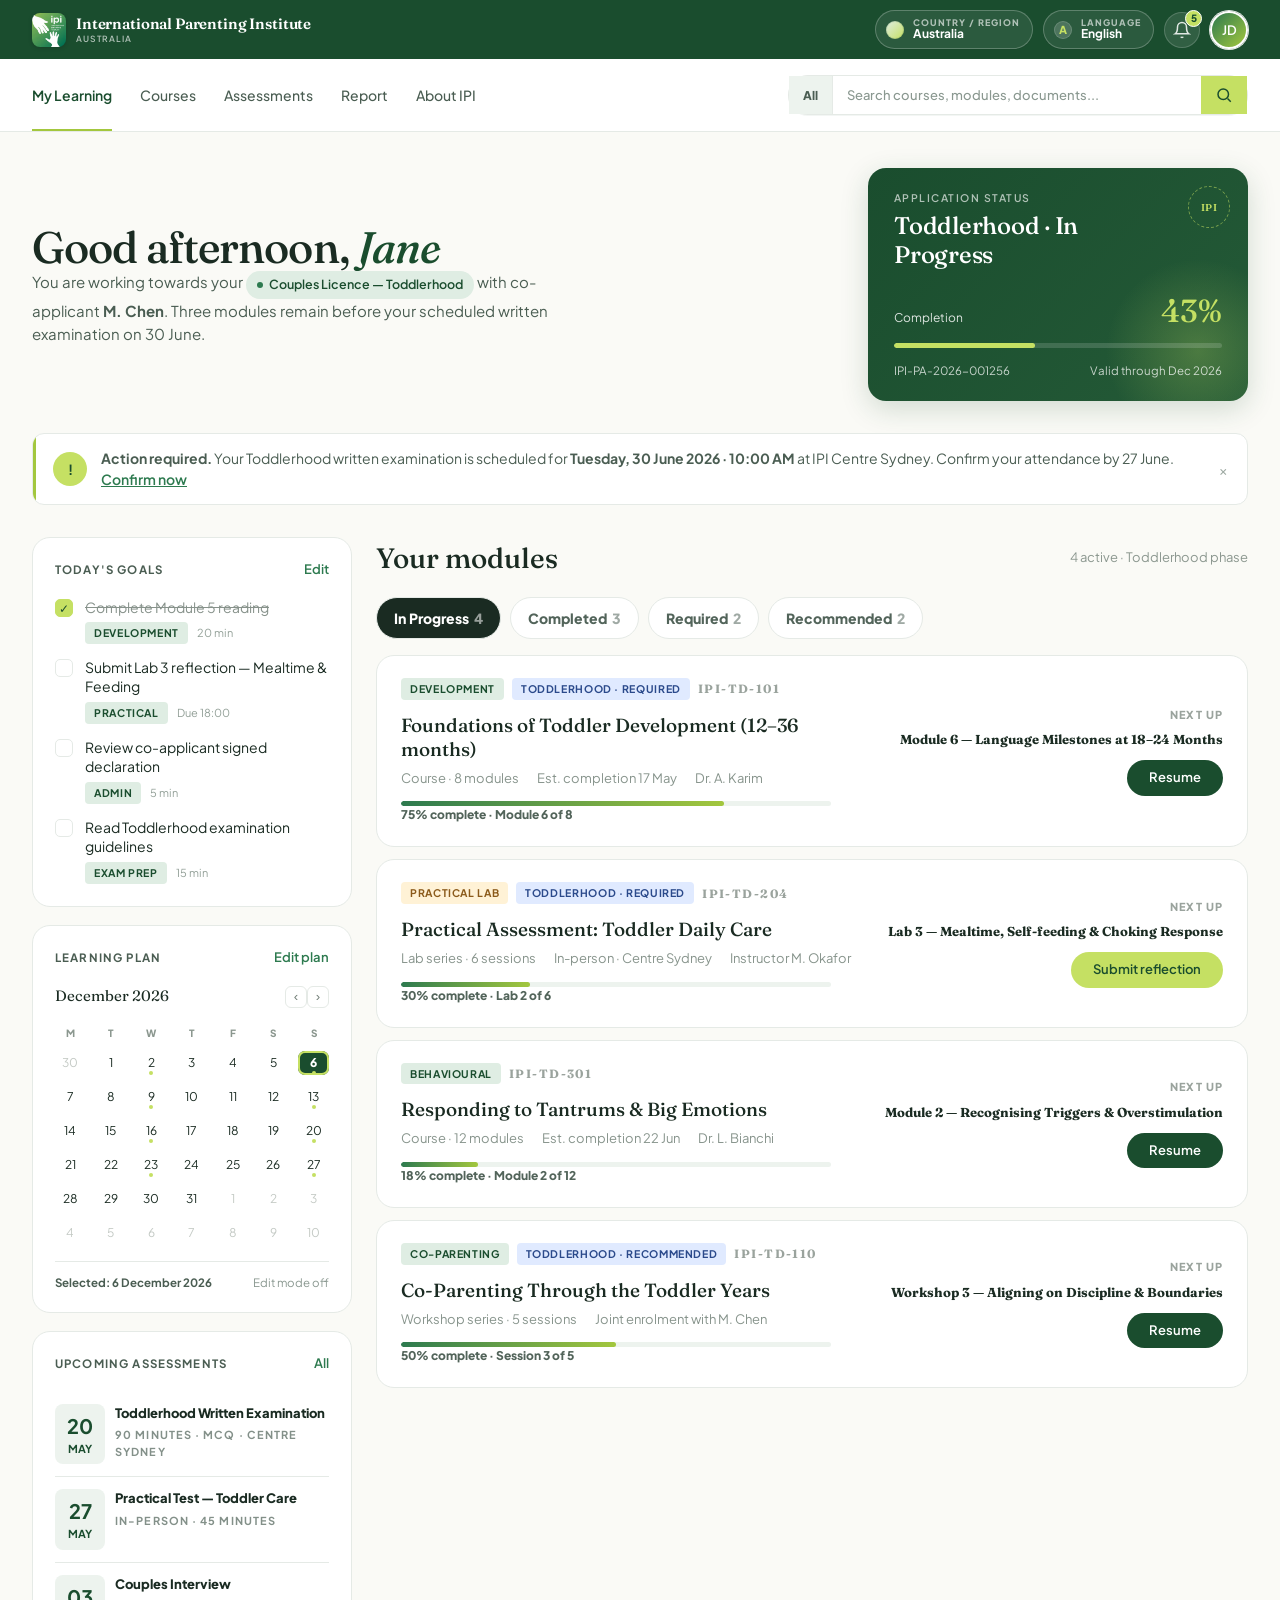
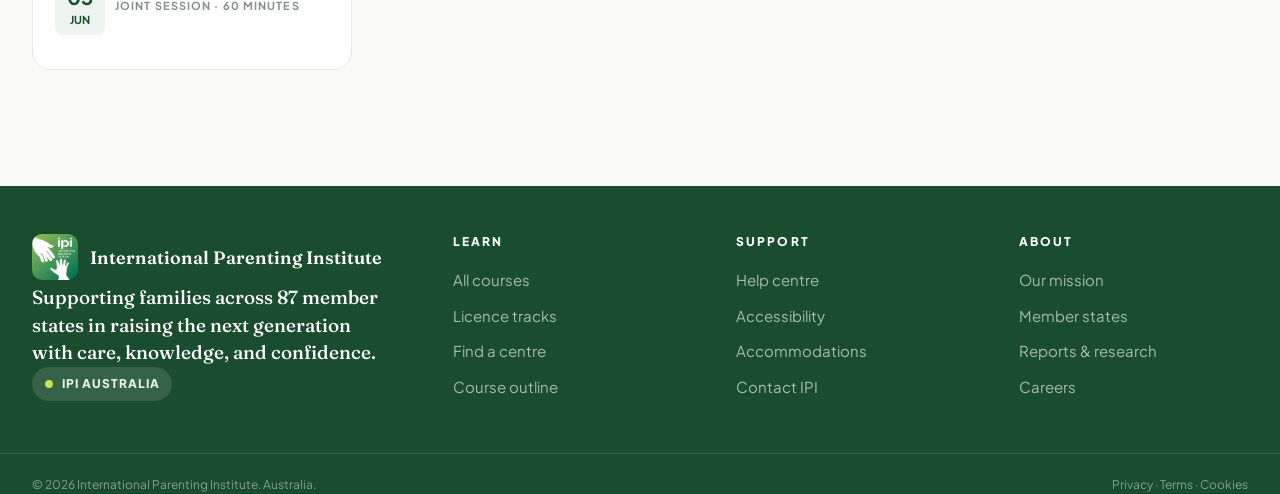
==== commit b426bd7d: "removed UN from bottom bar" ====
--- a/index.html
+++ b/index.html
@@ -392,7 +392,7 @@
       <p class="tagline">Supporting families across 87 member states in raising the next generation with care, knowledge, and confidence.</p>
       <div class="un-badge">
         <span style="width:8px; height:8px; border-radius:50%; background:var(--accent); display:inline-block;"></span>
-        Affiliated body · United Nations
+        IPI Australia
       </div>
     </div>
     <div>
@@ -418,7 +418,7 @@
     </div>
   </div>
   <div class="footer-meta">
-    <span>© 2026 International Parenting Institute. A specialised body affiliated with the United Nations.</span>
+    <span>© 2026 International Parenting Institute. Australia.</span>
     <span>Privacy · Terms · Cookies</span>
   </div>
 </footer>
--- a/styles.css
+++ b/styles.css
@@ -338,6 +338,7 @@
 .report-section { border: 1px solid var(--border); border-radius: var(--radius); padding: 20px; background: #fff; display: grid; gap: 16px; }
 .report-section h2 { font-size: 24px; }
 .form-help { color: var(--text-muted); font-size: 12.5px; line-height: 1.45; font-weight: 600; }
+.form-optional { color: var(--text-muted); font-size: 12px; font-weight: 400; }
 .checkbox-grid { display: grid; grid-template-columns: repeat(2, minmax(0, 1fr)); gap: 10px 18px; }
 .check-row { display: flex; align-items: flex-start; gap: 9px; color: var(--text-secondary); font-size: 13px; font-weight: 700; letter-spacing: 0; text-transform: none; }
 .check-row input { width: 17px; height: 17px; margin-top: 2px; accent-color: var(--primary); }
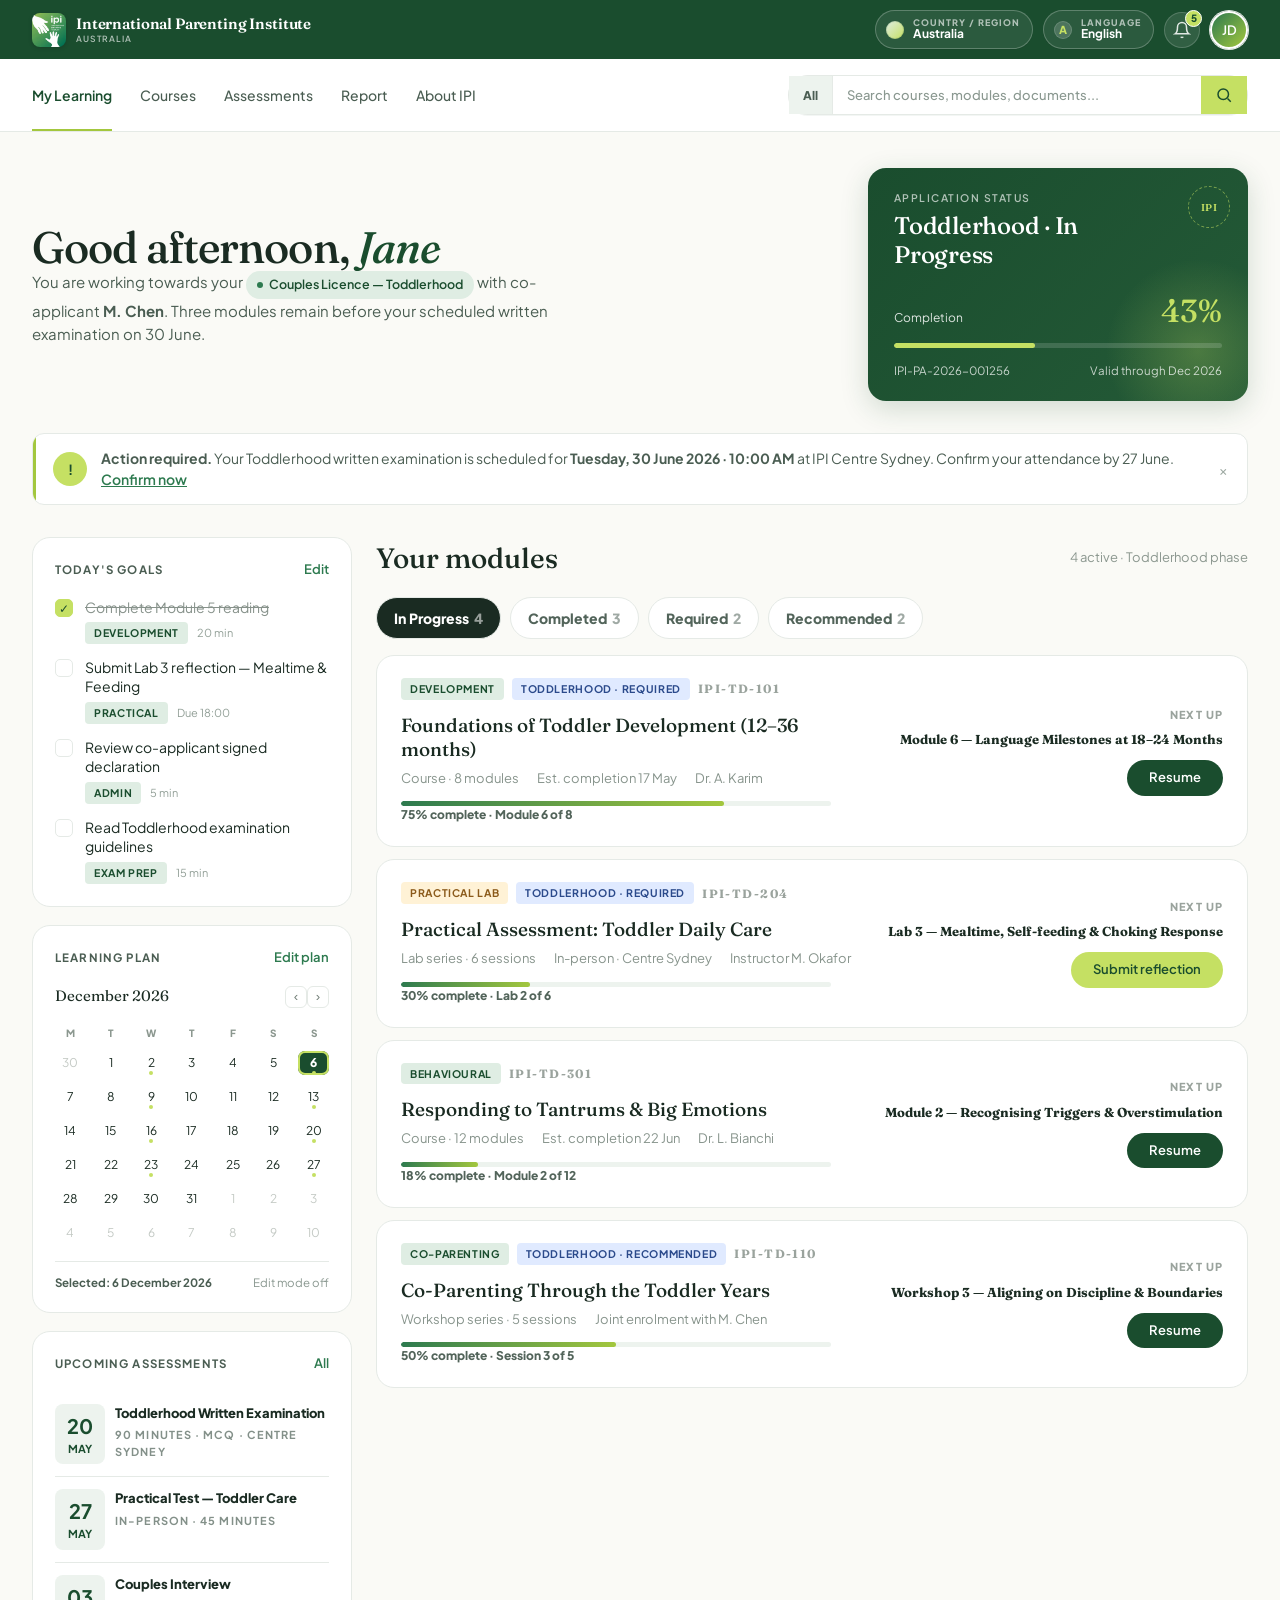
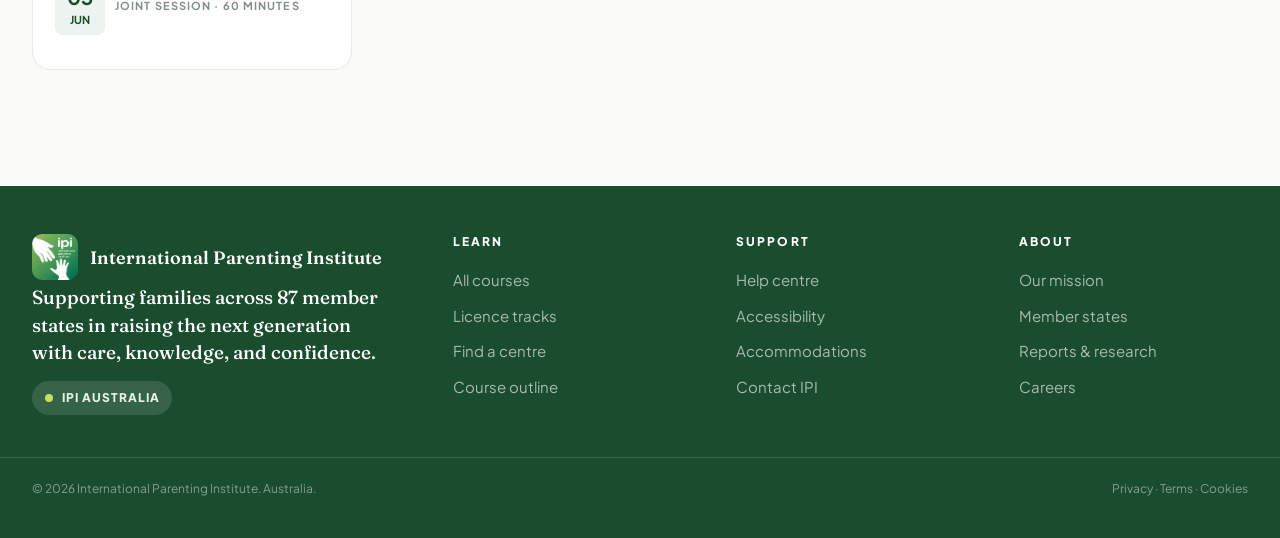
==== commit b59f3b24: "favicon added" ====
--- a/index.html
+++ b/index.html
@@ -7,6 +7,7 @@
 <link rel="preconnect" href="https://fonts.googleapis.com">
 <link rel="preconnect" href="https://fonts.gstatic.com" crossorigin>
 <link href="https://fonts.googleapis.com/css2?family=Fraunces:opsz,wght@9..144,400;9..144,500;9..144,600;9..144,700&family=Plus+Jakarta+Sans:wght@400;500;600;700&display=swap" rel="stylesheet">
+<link rel="icon" href="ipi_logo.png" type="image/png">
 <link rel="stylesheet" href="styles.css">
 </head>
 <body>
--- a/styles.css
+++ b/styles.css
@@ -338,6 +338,8 @@
 .report-section { border: 1px solid var(--border); border-radius: var(--radius); padding: 20px; background: #fff; display: grid; gap: 16px; }
 .report-section h2 { font-size: 24px; }
 .form-help { color: var(--text-muted); font-size: 12.5px; line-height: 1.45; font-weight: 600; }
+.ipi-toast { position: fixed; bottom: 28px; left: 50%; transform: translateX(-50%); background: var(--primary-deep); color: #fff; padding: 12px 24px; border-radius: 999px; font-size: 13px; font-weight: 600; z-index: 300; pointer-events: none; opacity: 0; transition: opacity .22s; white-space: nowrap; box-shadow: 0 4px 18px rgba(26,77,46,.28); }
+.ipi-toast.show { opacity: 1; }
 .form-optional { color: var(--text-muted); font-size: 12px; font-weight: 400; }
 .checkbox-grid { display: grid; grid-template-columns: repeat(2, minmax(0, 1fr)); gap: 10px 18px; }
 .check-row { display: flex; align-items: flex-start; gap: 9px; color: var(--text-secondary); font-size: 13px; font-weight: 700; letter-spacing: 0; text-transform: none; }
@@ -350,6 +352,29 @@
 .report-alert { border-left: 4px solid var(--accent-dark); border-radius: var(--radius); background: var(--primary-soft); color: var(--primary-deep); padding: 14px 16px; line-height: 1.55; }
 .full { grid-column: 1 / -1; }
 .notice { background: var(--soft); border-radius: 12px; padding: 14px 16px; color: #50645a; line-height: 1.55; }
+.track-header { background: linear-gradient(135deg, var(--primary-deep) 0%, var(--primary) 100%); border-radius: var(--radius); padding: 20px; margin-bottom: 24px; }
+.track-ref-label { font-size: 10.5px; font-weight: 800; letter-spacing: .14em; text-transform: uppercase; color: rgba(255,255,255,.58); margin-bottom: 5px; }
+.track-ref-num { font-family: Fraunces, Georgia, serif; font-size: 23px; font-weight: 600; color: #fff; letter-spacing: .02em; margin-bottom: 14px; line-height: 1.1; }
+.track-status-row { display: flex; align-items: center; gap: 9px; }
+.track-status-pill { display: inline-flex; align-items: center; gap: 7px; background: rgba(255,255,255,.14); border: 1px solid rgba(255,255,255,.18); border-radius: 999px; padding: 5px 13px; font-size: 12px; font-weight: 700; color: rgba(255,255,255,.92); }
+.track-status-dot { width: 7px; height: 7px; border-radius: 50%; background: var(--accent); flex-shrink: 0; animation: pulse-dot 2s ease-in-out infinite; }
+@keyframes pulse-dot { 0%,100% { opacity:1; } 50% { opacity:.4; } }
+.track-step-count { font-size: 11px; color: rgba(255,255,255,.48); font-weight: 600; }
+.status-timeline { display: grid; gap: 0; }
+.status-step { display: grid; grid-template-columns: 36px 1fr; gap: 0 14px; position: relative; }
+.status-step:not(:last-child)::after { content: ""; position: absolute; left: 17px; top: 36px; height: calc(100% - 36px); width: 2px; background: var(--border); z-index: 0; }
+.status-step.is-done:not(:last-child)::after { background: var(--primary); }
+.step-dot { width: 36px; height: 36px; border-radius: 50%; border: 2px solid var(--border); background: var(--surface); display: grid; place-items: center; position: relative; z-index: 1; flex-shrink: 0; font-size: 13px; }
+.step-dot.done { background: var(--primary); border-color: var(--primary); color: #fff; font-weight: 900; }
+.step-dot.active { border-color: var(--primary); color: var(--primary-deep); background: var(--primary-soft); font-size: 16px; font-weight: 900; }
+.step-content { padding: 6px 0 26px; min-width: 0; }
+.step-title { font-size: 13.5px; font-weight: 700; color: var(--text); display: flex; align-items: center; gap: 8px; flex-wrap: wrap; line-height: 1.3; }
+.step-badge { font-size: 10px; font-weight: 800; letter-spacing: .07em; text-transform: uppercase; background: var(--primary); color: #fff; border-radius: 999px; padding: 2px 9px; flex-shrink: 0; }
+.step-meta { font-size: 12px; color: var(--text-muted); margin-top: 4px; line-height: 1.45; font-weight: 500; }
+.track-note { font-size: 12px; color: var(--text-secondary); margin-top: 18px; padding: 12px 14px; background: var(--bg-soft); border-left: 3px solid var(--primary-soft); border-radius: 0 var(--radius) var(--radius) 0; line-height: 1.55; }
+.track-empty { display: grid; place-items: center; gap: 12px; padding: 32px 0 24px; text-align: center; }
+.track-empty-icon { width: 52px; height: 52px; border-radius: 50%; background: var(--bg-soft); border: 1px solid var(--border); display: grid; place-items: center; color: var(--text-muted); }
+.track-empty p { color: var(--text-muted); font-size: 13.5px; max-width: 280px; line-height: 1.6; margin: 0; }
 .about-stat-grid { display: grid; grid-template-columns: repeat(4, 1fr); gap: 14px; margin: 24px 0; }
 .about-stat { background: var(--surface); border: 1px solid var(--border); border-radius: var(--radius-lg); padding: 20px; }
 .about-stat strong { display: block; color: var(--primary-deep); font: 600 32px Fraunces, Georgia, serif; line-height: 1; margin-bottom: 8px; }
@@ -379,10 +404,10 @@
 .module-row strong { display: block; }
 .module-row span { color: var(--text-secondary); font-size: 13px; }
 
-footer { background: var(--primary-deep); color: rgba(255,255,255,.75); padding: 48px 0 0; margin-top: 80px; }
+footer { background: var(--primary-deep); color: #1A4D2E; padding: 48px 0 40px; margin-top: 80px; }
 .footer-inner { display: grid; grid-template-columns: 1.6fr 1fr 1fr 1fr; gap: 54px; }
 .footer-brand .tagline { color: #fff; font: 500 19px/1.45 Fraunces; max-width: 360px; }
-.un-badge { display: inline-flex; align-items: center; gap: 9px; border-radius: 999px; background: rgba(255,255,255,.12); padding: 8px 13px; color: #e7f3e5; font-weight: 800; font-size: 12px; letter-spacing: .08em; text-transform: uppercase; }
+.un-badge { display: inline-flex; align-items: center; gap: 9px; border-radius: 999px; background: rgba(255,255,255,.12); padding: 8px 13px; color: #e7f3e5; font-weight: 800; font-size: 12px; letter-spacing: .08em; text-transform: uppercase; margin-top: 14px; }
 footer h5 { color: #fff; font: 800 12px "Plus Jakarta Sans"; letter-spacing: .18em; text-transform: uppercase; margin: 0 0 20px; }
 footer a { display: block; color: rgba(255,255,255,.62); text-decoration: none; margin: 0 0 13px; }
 .footer-meta { border-top: 1px solid rgba(255,255,255,.14); display: flex; justify-content: space-between; gap: 16px; margin-top: 42px; padding-top: 22px; font-size: 12px; color: rgba(255,255,255,.46); }
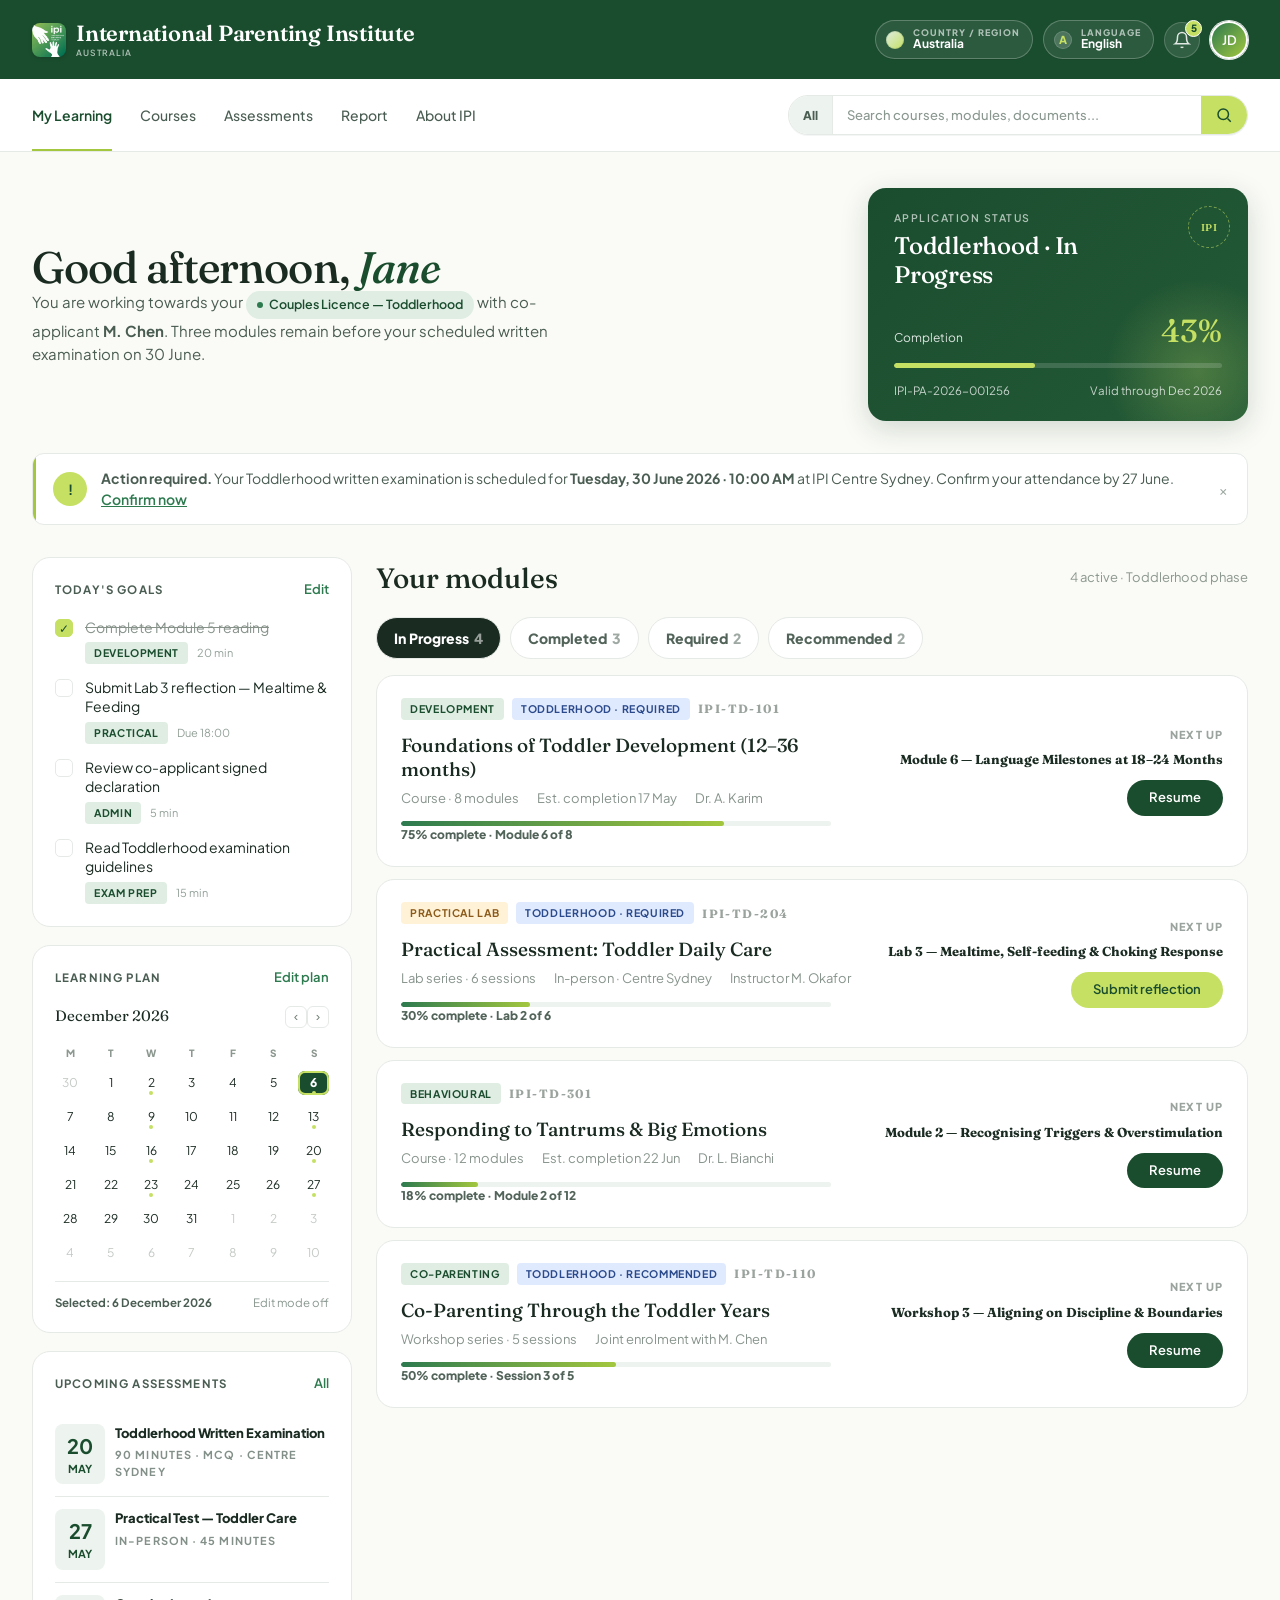
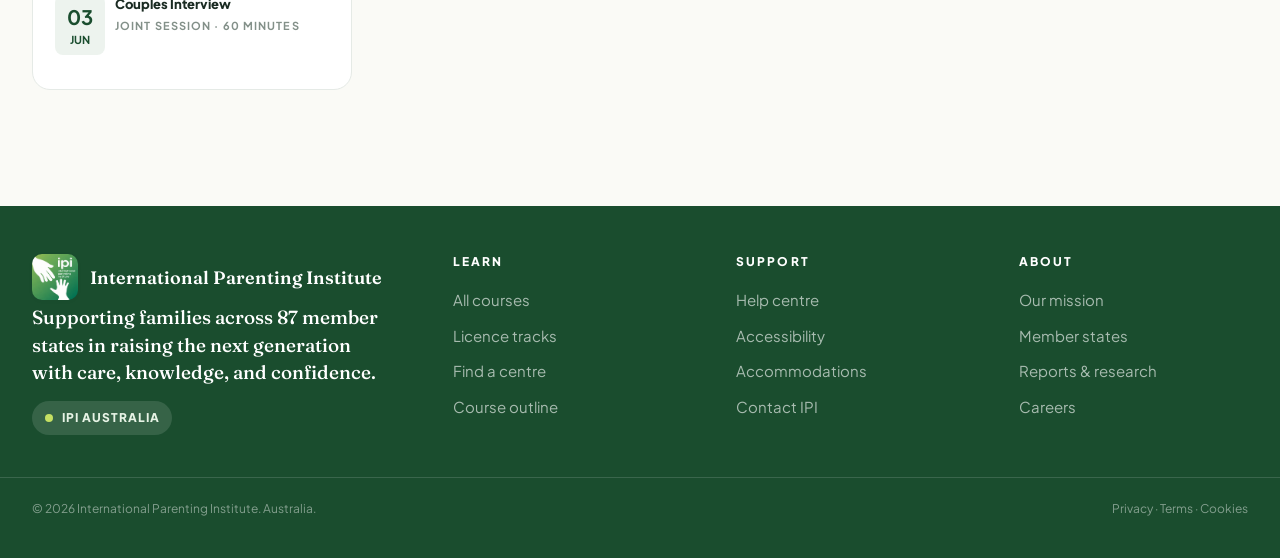
==== commit 5cc8c86a: "change country" ====
--- a/index.html
+++ b/index.html
@@ -13,7 +13,7 @@
 <body>
 
 <!-- UN STRIP -->
-<div class="un-strip"><div class="un-strip-inner"><div class="left"><a href="index.html" class="logo strip-logo" style="text-decoration:none;"><div class="logo-mark"><img src="ipi_logo.png" alt="IPI"></div><div class="logo-text">International Parenting Institute<small>Australia</small></div></a></div><div class="right"><div class="nav-actions"><div class="region-selector" data-region-selector><button class="region-button" type="button" aria-haspopup="true" aria-expanded="false" data-region-toggle><span class="region-copy"><span class="region-kicker">Country / Region</span><strong data-region-label>Australia</strong></span></button><div class="region-menu" role="menu" data-region-menu></div></div><div class="language-selector" data-language-selector><button class="language-button" type="button" aria-haspopup="true" aria-expanded="false" data-language-toggle><span class="language-copy"><span class="language-kicker">Language</span><strong data-language-label>English</strong></span></button><div class="language-menu" role="menu" data-language-menu></div></div><div class="notification-selector" data-notification-selector><button class="icon-btn notification-toggle" type="button" aria-haspopup="true" aria-expanded="false" aria-label="Open reminders" data-notification-toggle><svg width="18" height="18" viewBox="0 0 24 24" fill="none" stroke="currentColor" stroke-width="2"><path d="M6 8a6 6 0 0 1 12 0c0 7 3 9 3 9H3s3-2 3-9"/><path d="M10.3 21a1.94 1.94 0 0 0 3.4 0"/></svg><span class="badge" data-notification-badge></span></button><div class="notification-menu" data-notification-menu></div></div><div class="profile-selector" data-profile-selector><button class="avatar" type="button" aria-haspopup="true" aria-expanded="false" data-profile-toggle>JD</button><div class="profile-menu" data-profile-menu></div></div></div></div></div></div>
+<div class="un-strip"><div class="un-strip-inner"><div class="left"><a href="index.html" class="logo strip-logo" style="text-decoration:none;"><div class="logo-mark"><img src="ipi_logo.png" alt="IPI"></div><div class="logo-text">International Parenting Institute<small data-region-label>Australia</small></div></a></div><div class="right"><div class="nav-actions"><div class="region-selector" data-region-selector><button class="region-button" type="button" aria-haspopup="true" aria-expanded="false" data-region-toggle><span class="region-copy"><span class="region-kicker">Country / Region</span><strong data-region-label>Australia</strong></span></button><div class="region-menu" role="menu" data-region-menu></div></div><div class="language-selector" data-language-selector><button class="language-button" type="button" aria-haspopup="true" aria-expanded="false" data-language-toggle><span class="language-copy"><span class="language-kicker">Language</span><strong data-language-label>English</strong></span></button><div class="language-menu" role="menu" data-language-menu></div></div><div class="notification-selector" data-notification-selector><button class="icon-btn notification-toggle" type="button" aria-haspopup="true" aria-expanded="false" aria-label="Open reminders" data-notification-toggle><svg width="18" height="18" viewBox="0 0 24 24" fill="none" stroke="currentColor" stroke-width="2"><path d="M6 8a6 6 0 0 1 12 0c0 7 3 9 3 9H3s3-2 3-9"/><path d="M10.3 21a1.94 1.94 0 0 0 3.4 0"/></svg><span class="badge" data-notification-badge></span></button><div class="notification-menu" data-notification-menu></div></div><div class="profile-selector" data-profile-selector><button class="avatar" type="button" aria-haspopup="true" aria-expanded="false" data-profile-toggle>JD</button><div class="profile-menu" data-profile-menu></div></div></div></div></div></div>
 <nav class="nav"><div class="nav-inner"><div class="nav-links"><a href="index.html" data-nav-label="myLearning" class="active">My Learning</a><a href="courses.html" data-nav-label="courses">Courses</a><a href="assessment.html" data-nav-label="assessments">Assessments</a><a href="report.html" data-nav-label="report">Report</a><a href="about.html" data-nav-label="about">About IPI</a></div><form class="strip-search" data-site-search role="search" autocomplete="off"><button class="search-scope" type="button">All</button><input class="search-input" type="search" aria-label="Search courses, modules, documents" placeholder="Search courses, modules, documents..."><button class="search-submit" type="submit" aria-label="Search"><svg width="18" height="18" viewBox="0 0 24 24" fill="none" stroke="currentColor" stroke-width="2"><circle cx="11" cy="11" r="7"/><path d="m21 21-4.3-4.3"/></svg></button><div class="search-results" data-search-results aria-live="polite"></div></form></div></nav>
 <div class="main">
 
--- a/styles.css
+++ b/styles.css
@@ -37,7 +37,7 @@
   -webkit-font-smoothing: antialiased;
 }
 a { color: inherit; }
-.un-strip { background: var(--primary-deep); color: rgba(255,255,255,.85); font-size: 11.5px; padding: 10px 0; letter-spacing: .04em; }
+.un-strip { background: var(--primary-deep); color: rgba(255,255,255,.85); font-size: 11.5px; padding: 20px 0; letter-spacing: .04em; }
 .un-strip-inner, .nav-inner, .main, .footer-inner, .footer-meta {
   max-width: 1280px;
   width: 100%;
@@ -53,7 +53,7 @@
 .un-strip a { text-decoration: none; color: rgba(255,255,255,.70); }
 .strip-logo { min-width: 0; flex: 0 1 auto; gap: 10px; }
 .strip-logo .logo-mark { width: 34px; height: 34px; border-radius: 8px; box-shadow: 0 1px 4px rgba(0,0,0,.16); }
-.strip-logo .logo-text { color: #fff; font-size: 15px; }
+.strip-logo .logo-text { color: #fff; font-size: 22px; }
 .strip-logo .logo-text small { color: rgba(255,255,255,.66); font-size: 8.5px; }
 
 .nav { background: var(--surface); border-bottom: 1px solid var(--border); position: sticky; top: 0; z-index: 50; }
@@ -61,17 +61,17 @@
 .logo { display: flex; align-items: center; gap: 12px; min-width: 315px; flex: 0 0 315px; }
 .logo-mark { width: 46px; height: 46px; border-radius: 10px; overflow: hidden; flex: 0 0 auto; box-shadow: 0 1px 3px rgba(26, 77, 46, .15); }
 .logo-mark img { width: 100%; height: 100%; object-fit: cover; display: block; }
-.logo-text { font-family: Fraunces, Georgia, serif; font-size: 17px; font-weight: 600; line-height: 1.15; letter-spacing: -.01em; color: var(--text); white-space: nowrap; }
+.logo-text { font-family: Fraunces, Georgia, serif; font-size: 22px; font-weight: 600; line-height: 1.15; letter-spacing: -.01em; color: var(--text); white-space: nowrap; }
 .logo-text small { display: block; margin-top: 2px; color: var(--text-muted); font: 600 9.5px/1.1 "Plus Jakarta Sans"; letter-spacing: .1em; text-transform: uppercase; white-space: nowrap; }
 .un-strip .strip-logo { min-width: 0; flex: 0 1 auto; gap: 10px; }
 .un-strip .strip-logo .logo-mark { width: 34px; height: 34px; border-radius: 8px; box-shadow: 0 1px 4px rgba(0,0,0,.16); }
-.un-strip .strip-logo .logo-text { color: #fff; font-size: 15px; }
+.un-strip .strip-logo .logo-text { color: #fff; font-size: 22px; }
 .un-strip .strip-logo .logo-text small { color: rgba(255,255,255,.66); font-size: 8.5px; }
-.strip-search { position: relative; min-width: 280px; max-width: 460px; flex: 0 1 460px; margin-left: auto; height: 40px; display: grid; grid-template-columns: auto 1fr 46px; align-items: center; border-radius: 999px; background: var(--surface); border: 1px solid var(--border); box-shadow: 0 1px 0 rgba(26,77,46,.05); }
-.search-scope { height: 100%; border: 0; border-right: 1px solid var(--border); background: var(--bg-soft); color: var(--text-secondary); padding: 0 14px; font: 800 12px "Plus Jakarta Sans"; cursor: pointer; }
+.strip-search { position: relative; min-width: 280px; max-width: 460px; flex: 0 1 460px; margin-left: auto; height: 40px; display: grid; grid-template-columns: auto 1fr 46px; align-items: center; background: var(--surface); border: 1px solid var(--border); border-radius: 999px; box-shadow: 0 1px 0 rgba(26,77,46,.05); }
+.search-scope { height: 100%; border: 0; border-right: 1px solid var(--border); background: var(--bg-soft); color: var(--text-secondary); padding: 0 14px; font: 800 12px "Plus Jakarta Sans"; cursor: pointer; border-radius: 999px 0 0 999px; }
 .search-input { min-width: 0; width: 100%; height: 100%; border: 0; outline: 0; background: transparent; color: var(--text); font: 600 13px "Plus Jakarta Sans"; padding: 0 14px; letter-spacing: 0; }
 .search-input::placeholder { color: var(--text-muted); font-weight: 500; }
-.search-submit { height: 100%; border: 0; background: var(--accent); color: var(--primary-deep); display: grid; place-items: center; cursor: pointer; }
+.search-submit { height: 100%; border: 0; background: var(--accent); color: var(--primary-deep); display: grid; place-items: center; cursor: pointer; border-radius: 0 999px 999px 0; }
 .strip-search:focus-within { border-color: var(--accent-dark); box-shadow: 0 0 0 3px rgba(197,224,99,.22); }
 .search-results { position: absolute; top: calc(100% + 9px); left: 0; right: 0; z-index: 120; display: none; gap: 4px; padding: 8px; background: var(--surface); border: 1px solid var(--border); border-radius: var(--radius); box-shadow: var(--shadow); }
 .strip-search.open .search-results { display: grid; }
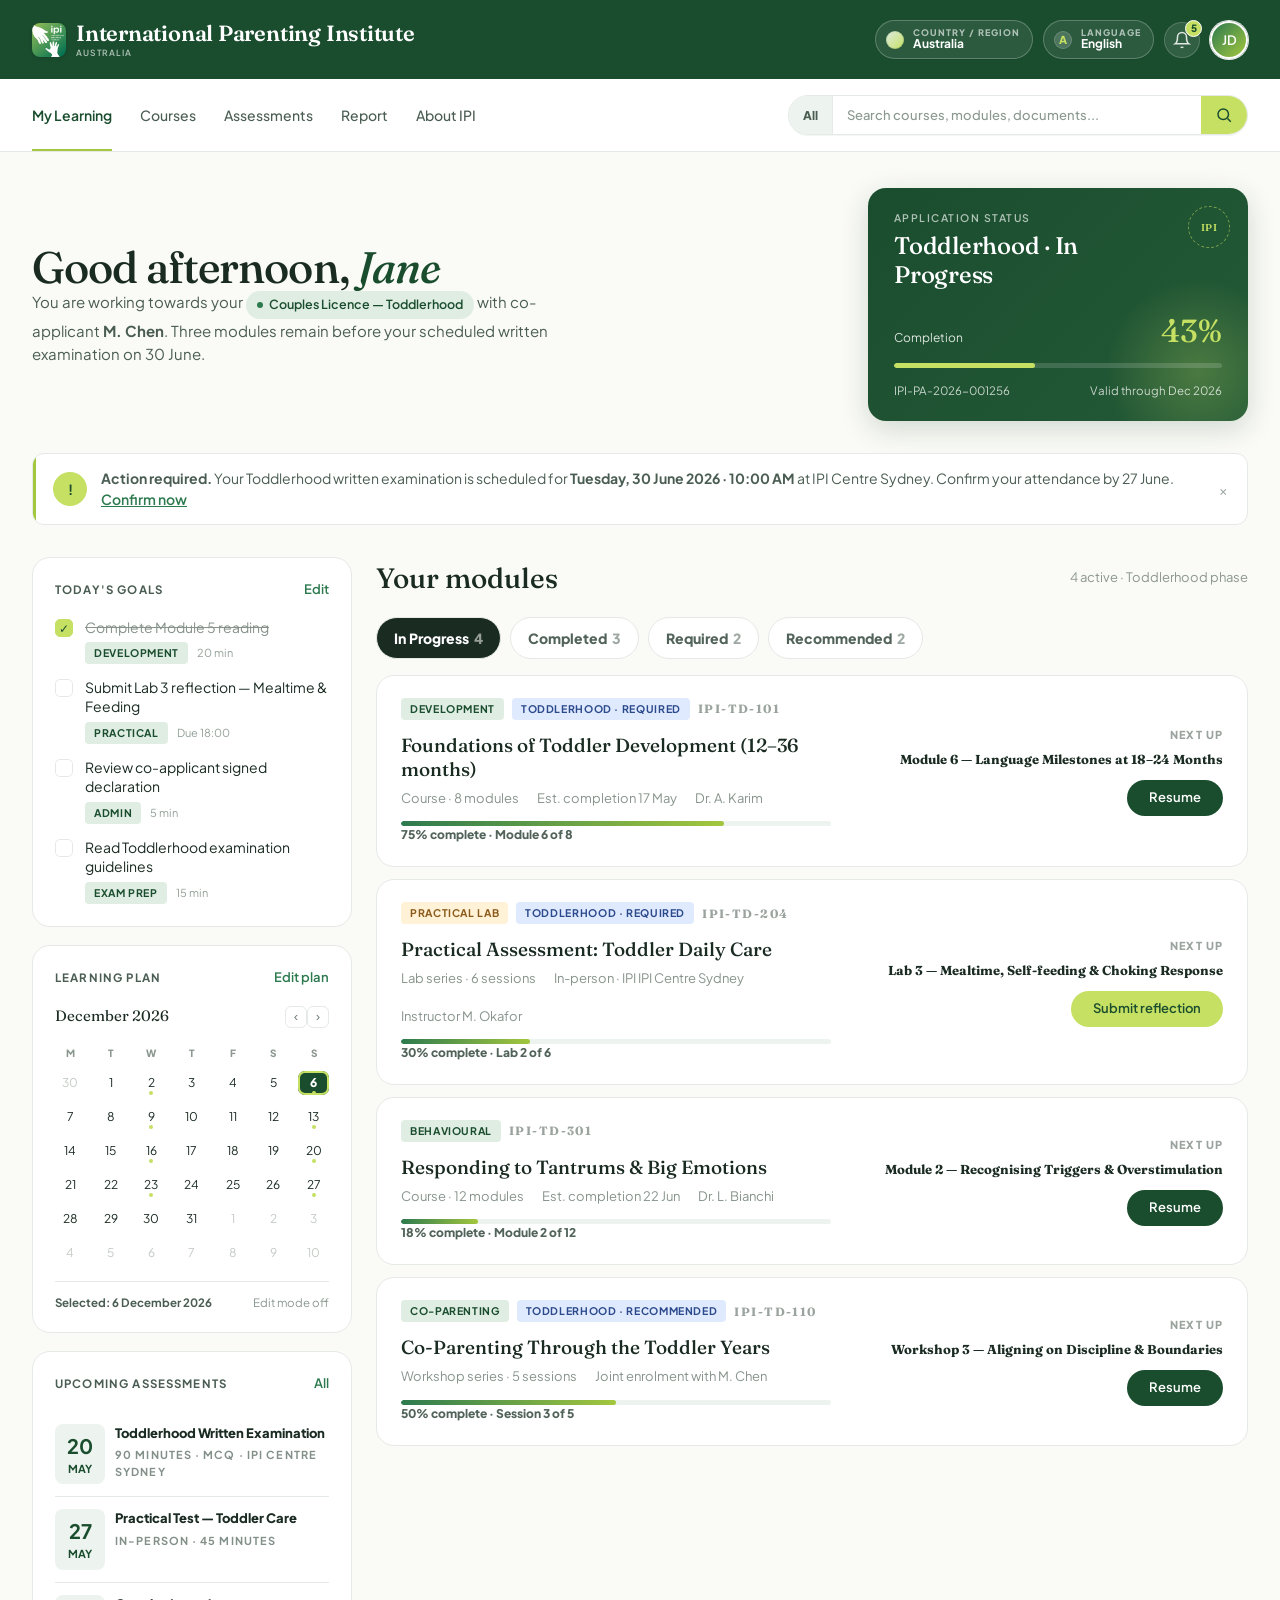
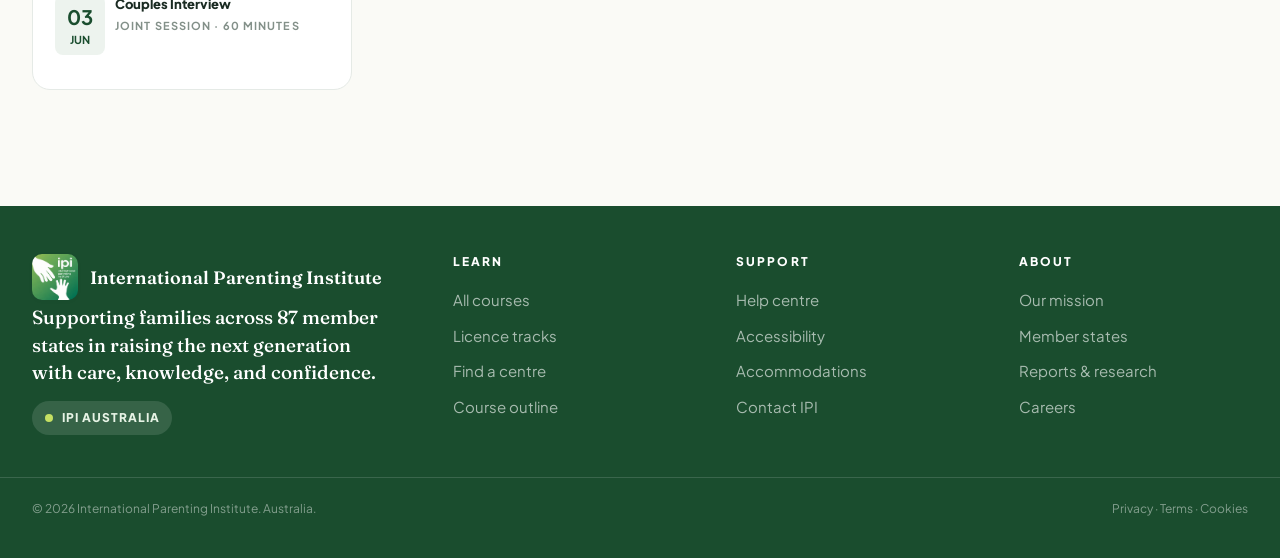
==== commit 021af368: "region" ====
--- a/index.html
+++ b/index.html
@@ -173,7 +173,7 @@
           <div class="assessment-date"><div class="day">20</div><div class="month">May</div></div>
           <div class="assessment-info">
             <div class="name">Toddlerhood Written Examination</div>
-            <div class="type">90 minutes · MCQ · Centre Sydney</div>
+            <div class="type">90 minutes · MCQ · <span data-region-content="centre">IPI Centre Sydney</span></div>
           </div>
         </div>
         <div class="assessment-row">
@@ -244,7 +244,7 @@
           <div class="course-title">Practical Assessment: Toddler Daily Care</div>
           <div class="course-stats">
             <span>Lab series · 6 sessions</span>
-            <span>In-person · Centre Sydney</span>
+            <span>In-person · <span data-region-content="centre">IPI Centre Sydney</span></span>
             <span>Instructor M. Okafor</span>
           </div>
           <div class="course-progress-wrap">
@@ -254,7 +254,7 @@
         </div>
         <div class="course-action">
           <div class="next-item">Next up<strong>Lab 3 — Mealtime, Self-feeding &amp; Choking Response</strong></div>
-          <a href="submission.html" class="btn btn-accent">Submit reflection</a>
+          <a href="submission.html" class="btn btn-accent" data-no-translate>Submit reflection</a>
         </div>
       </div>
 
@@ -425,12 +425,12 @@
 </footer>
 
 <script src="dynamic-time.js?v=2"></script>
-<script src="region.js"></script>
-<script src="profile.js"></script>
-<script src="search.js"></script>
-<script src="notifications.js"></script>
-<script src="report-status.js"></script>
-<script src="document-status.js"></script>
+<script src="region.js?v=3"></script>
+<script src="profile.js?v=2"></script>
+<script src="search.js?v=2"></script>
+<script src="notifications.js?v=3"></script>
+<script src="report-status.js?v=3"></script>
+<script src="document-status.js?v=3"></script>
 <script>
   document.querySelectorAll(".goal-item").forEach((item) => {
     const toggleGoal = () => {
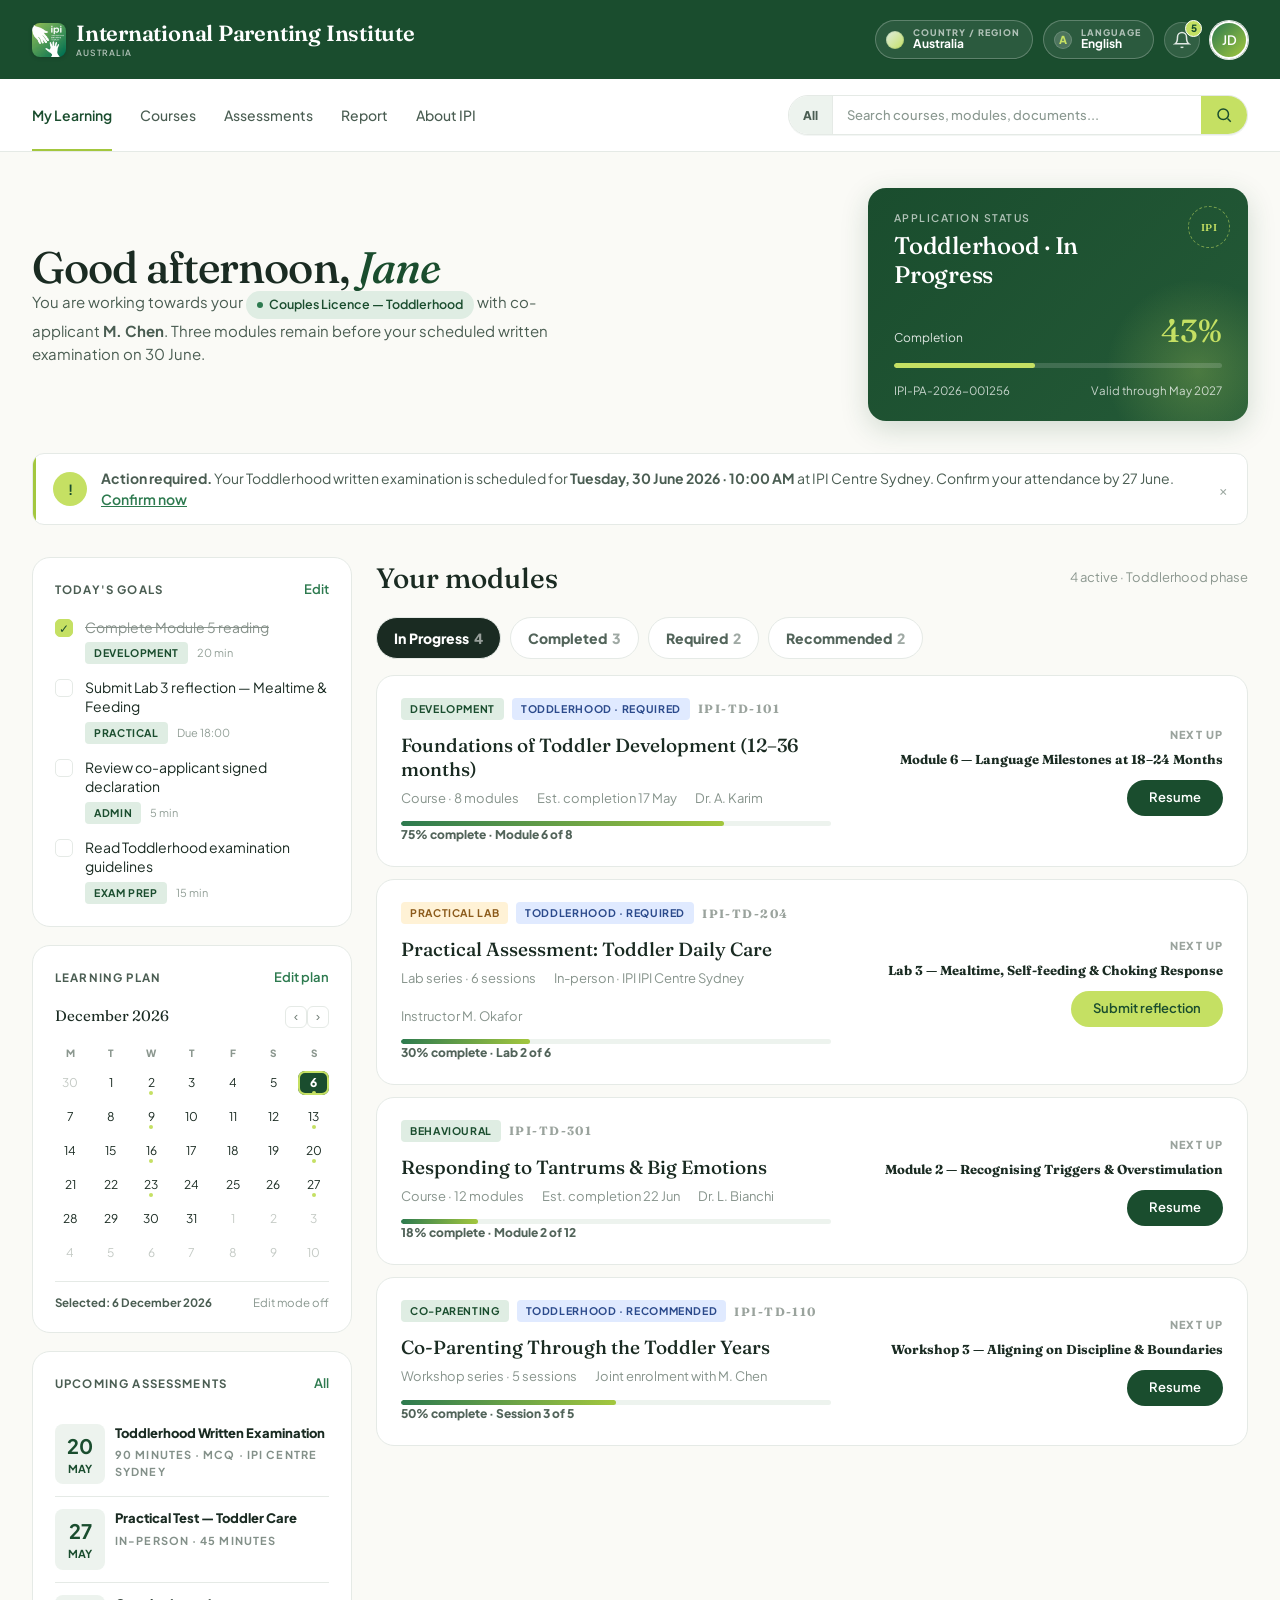
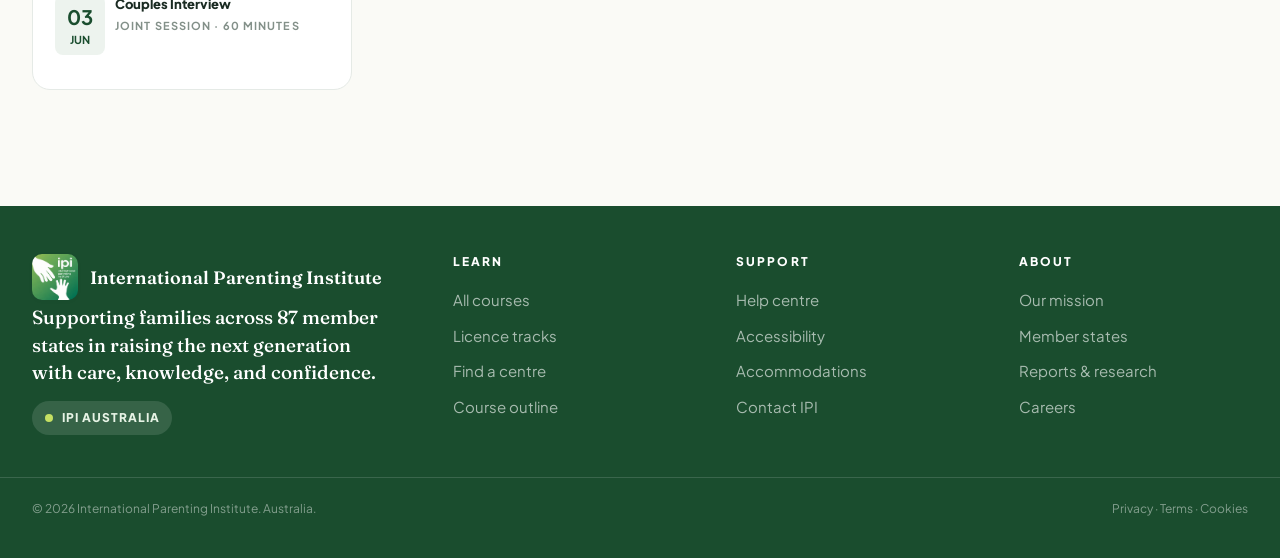
==== commit 8b8ac0ad: "time" ====
--- a/index.html
+++ b/index.html
@@ -38,7 +38,7 @@
       <div class="progress-bar"><div class="progress-fill"></div></div>
       <div class="meta-row">
         <span>IPI-PA-2026-001256</span>
-        <span>Valid through Dec 2026</span>
+        <span>Valid through May 2027</span>
       </div>
     </div>
   </div>
